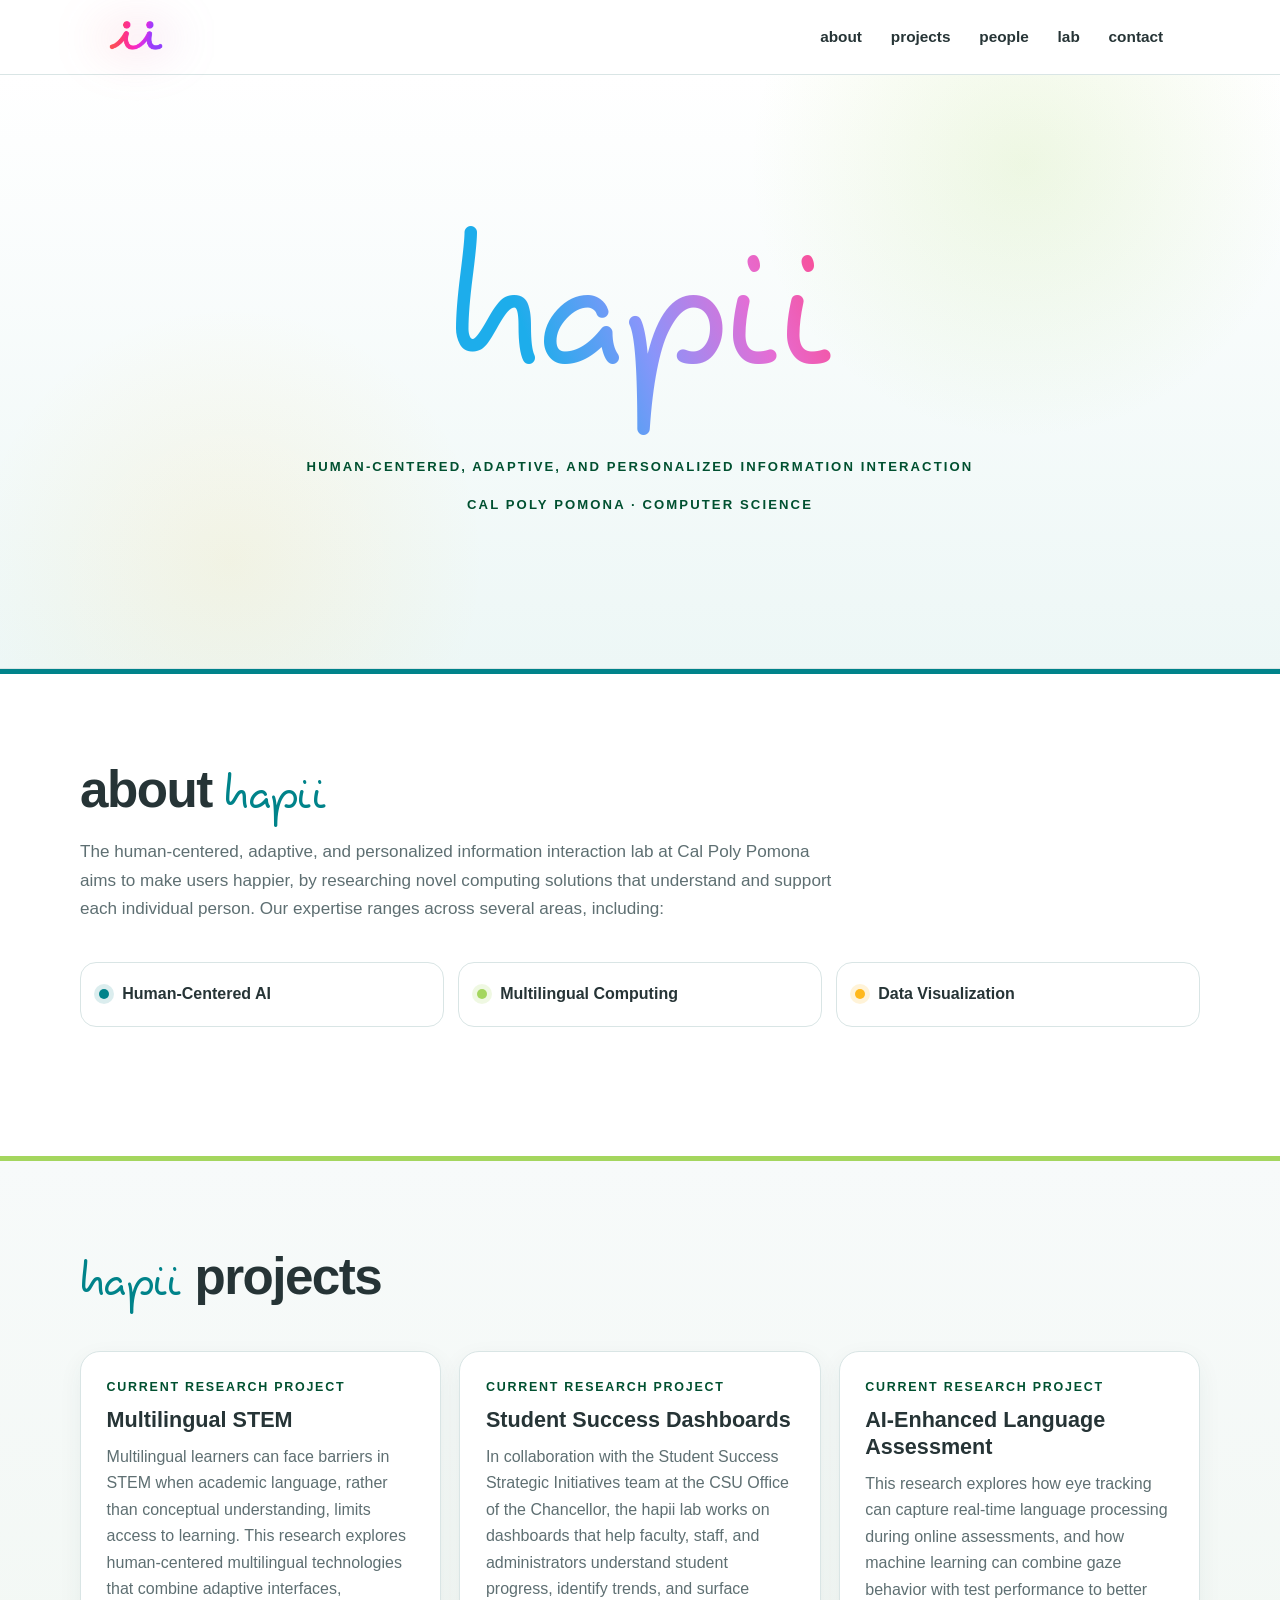
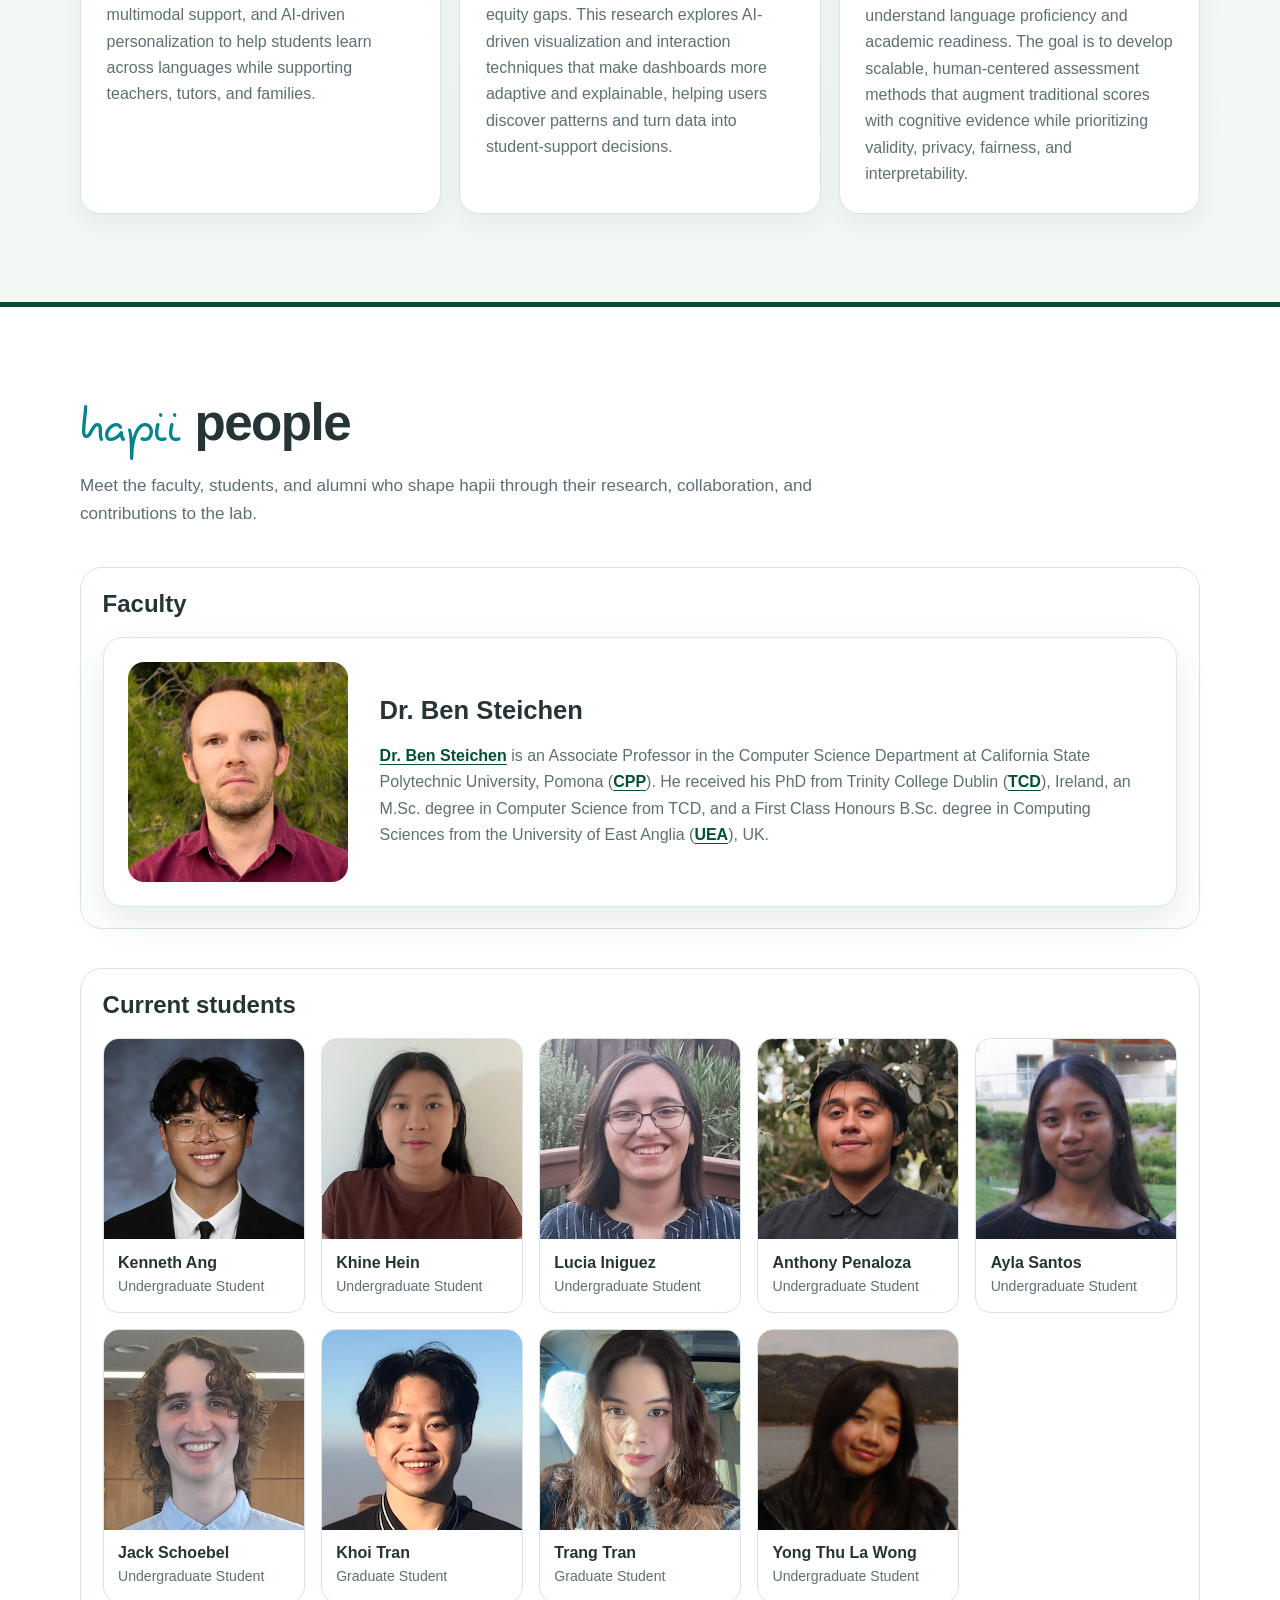
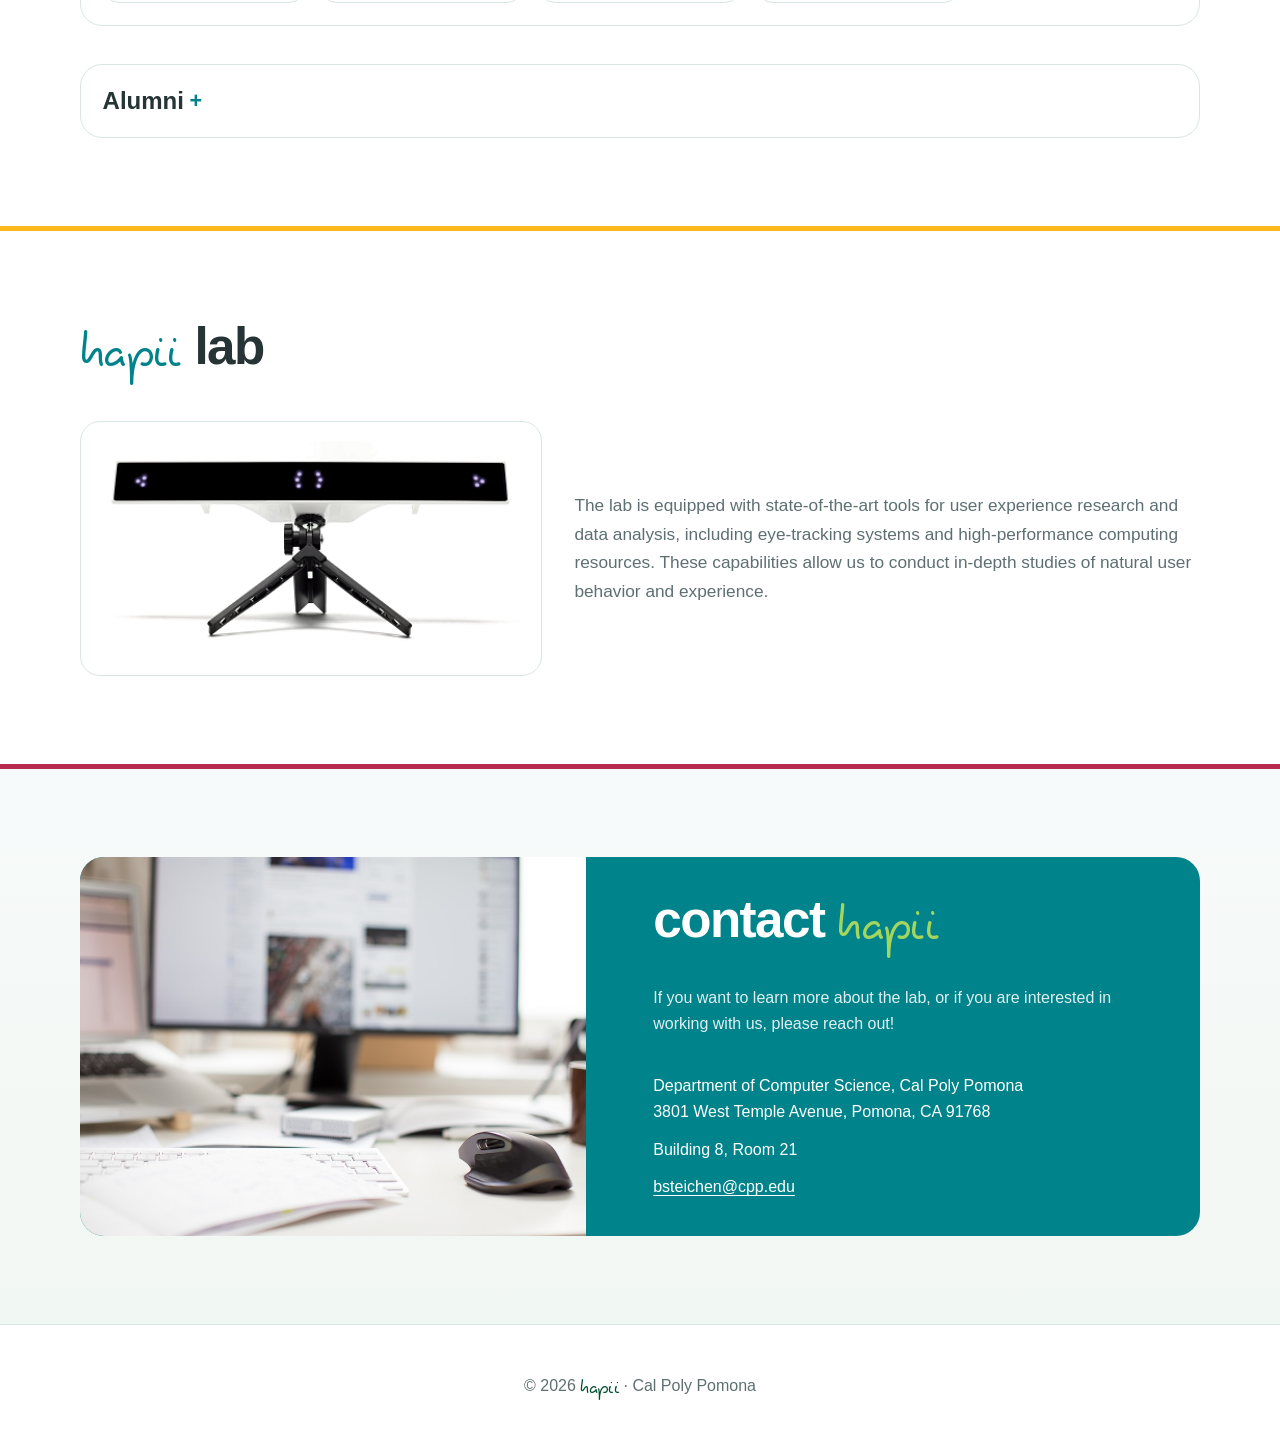
==== index.html @ 99f053ce "Add files via upload" ====
<!DOCTYPE html>
<html lang="en">
<head>
  <meta charset="utf-8">
  <meta name="viewport" content="width=device-width, initial-scale=1">
  <meta name="description" content="The hapii Lab at Cal Poly Pomona researches human-centered, adaptive, and personalized information interaction.">
  <title>the hapii Lab | Cal Poly Pomona</title>
  <link rel="icon" type="image/png" href="images/favicon.png">
  <style>
    @font-face {
      font-family: "Pecita";
      src: url("css/pecita.woff2") format("woff2");
      font-display: swap;
    }

    :root {
      --teal: #00838a;
      --teal-dark: #005030;
      --teal-soft: #edf7f6;
      --cpp-green: #005030;
      --avocado: #a4d65e;
      --lime: var(--avocado);
      --yellow: #ffb81c;
      --burgundy: #b52b4c;
      --ink: #263436;
      --muted: #5e6f72;
      --line: #d9e5e5;
      --white: #ffffff;
      --surface: #f7fafa;
      --shadow: 0 14px 35px rgba(25, 68, 71, 0.10);
      --radius: 20px;
      --max: 1120px;
    }

    * { box-sizing: border-box; }
    html { scroll-behavior: smooth; }
    body {
      margin: 0;
      color: var(--ink);
      background: var(--white);
      font-family: "Assistant", "Segoe UI", Arial, sans-serif;
      line-height: 1.65;
      -webkit-font-smoothing: antialiased;
    }
    img { display: block; max-width: 100%; }
    a { color: var(--teal-dark); text-decoration-thickness: 1px; text-underline-offset: 3px; }
    a:hover { color: var(--teal); }
    button, a { -webkit-tap-highlight-color: transparent; }

    .skip-link {
      position: fixed; left: 1rem; top: -5rem; z-index: 1000;
      padding: .7rem 1rem; border-radius: 10px; background: var(--ink); color: white;
    }
    .skip-link:focus { top: 1rem; }

    .site-header {
      position: sticky; top: 0; z-index: 100;
      background: rgba(255,255,255,.96);
      backdrop-filter: blur(10px);
      border-bottom: 1px solid var(--line);
    }
    .nav-wrap {
      max-width: var(--max); margin: 0 auto; min-height: 74px;
      padding: 0 24px; display: flex; align-items: center; justify-content: space-between; gap: 2rem;
    }
    .brand {
      position: relative;
      display: inline-flex; align-items: center; line-height: 1; text-decoration: none; white-space: nowrap;
      padding: .3rem .25rem .4rem;
      isolation: isolate;
      cursor: pointer;
    }
    .brand::before {
      content: "";
      position: absolute;
      z-index: -1;
      inset: 8% -18% 2%;
      background: linear-gradient(90deg, rgba(255,100,100,.11), rgba(235,95,142,.12), rgba(183,128,220,.13));
      filter: blur(22px);
      border-radius: 50%;
      transition: opacity .18s ease, filter .18s ease;
    }
    .brand:hover::before { opacity: .95; filter: blur(19px); }
    .hapii-wordmark {
      font-family: "Pecita", cursive;
      font-weight: 400;
      letter-spacing: -.03em;
      color: var(--teal);
    }
    .hapii-wordmark.is-animated {
      background: linear-gradient(68.7deg,  rgba(29,173,235,1) 11%, rgba(137,149,250,1) 22%, rgba(229,109,212,1) 33%, rgba(255,68,128,1) 44%, rgba(255, 184, 28,1) 55%, rgba(255,68,128,1) 66%, rgba(229,109,212,1) 77%, rgba(137,149,250,1) 88%, rgba(29,173,235,1) 99%);
      background-size: 260% 100%;
      -webkit-background-clip: text;
      background-clip: text;
      color: transparent;
      -webkit-text-fill-color: transparent;
      animation: hapiiFlow 28s linear infinite;
    }
     .brand-logo {
      display: block;
      width: 56px;
      height: auto;
      object-fit: contain;
    }
    @keyframes hapiiFlow {
      0% { background-position: 0% 50%; }
      100% { background-position: 260% 50%; }
    }
    .nav-links { display: flex; align-items: center; gap: .2rem; }
    .nav-links a {
      color: var(--ink); text-decoration: none; font-size: .96rem; font-weight: 700;
      padding: .7rem .8rem; border-radius: 999px;
    }
    .nav-links a:hover, .nav-links a:focus-visible { background: var(--teal-soft); color: var(--teal-dark); }
    .menu-toggle {
      display: none; border: 1px solid var(--line); background: var(--white); color: var(--ink);
      width: 44px; height: 44px; border-radius: 12px; font-size: 1.3rem; cursor: pointer;
    }

    .hero {
      min-height: 66vh; display: grid; place-items: center;
      padding: 86px 24px 76px;
      background:
        radial-gradient(circle at 80% 15%, rgba(164,214,94,.17), transparent 24%),
        radial-gradient(circle at 18% 82%, rgba(255,184,28,.09), transparent 22%),
        linear-gradient(180deg, #ffffff 0%, var(--teal-soft) 100%);
      border-bottom: 1px solid var(--line);
    }
    .hero-inner { max-width: 900px; text-align: center; }
    .logo-text { display: flex; flex-direction: column; align-items: center; }
    .hero-logo {
      display: block; margin: 0 0 1rem;
      font-size: clamp(7rem, 20vw, 13rem);
      line-height: 1.05;
    }
    .kicker {
      margin: 0 0 1rem; color: var(--teal-dark); font-size: .82rem; font-weight: 800;
      text-transform: uppercase; letter-spacing: .16em;
    }
    .hero h1 {
      margin: 0 auto; max-width: 760px; font-size: clamp(1.8rem, 4.1vw, 3.15rem); line-height: 1.12;
      letter-spacing: -.025em; font-weight: 400; text-transform: lowercase;
    }
    .hero h1 span { color: inherit; }
    .hero .lead {
      margin: 1.5rem auto 0; max-width: 740px; color: var(--muted);
      font-size: clamp(1.08rem, 2.2vw, 1.35rem);
    }
    .hero-actions { display: flex; flex-wrap: wrap; justify-content: center; gap: .75rem; margin-top: 2rem; }
    .button {
      display: inline-flex; align-items: center; justify-content: center; min-height: 46px;
      padding: .75rem 1.1rem; border-radius: 999px; text-decoration: none; font-weight: 800;
      border: 1px solid var(--teal);
    }
    .button.primary { background: var(--teal); color: white; }
    .button.primary:hover { background: var(--teal-dark); color: white; }
    .button.secondary { background: white; color: var(--teal-dark); }

    .section { padding: 88px 24px; }
    .section.alt { background: linear-gradient(180deg, #f7fafa 0%, #f1f7f2 100%); }
    #about { border-top: 5px solid var(--teal); }
    #projects { border-top: 5px solid var(--avocado); }
    #people { border-top: 5px solid var(--cpp-green); }
    #lab { border-top: 5px solid var(--yellow); }
    #contact { border-top: 5px solid var(--burgundy); }
    .section-inner { max-width: var(--max); margin: 0 auto; }
    .section-heading { max-width: 760px; margin-bottom: 2.4rem; }
    .eyebrow {
      display: block; color: var(--teal-dark); font-size: .78rem; font-weight: 800;
      text-transform: uppercase; letter-spacing: .14em; margin-bottom: .55rem;
    }
    h2 { margin: 0 0 .85rem; font-size: clamp(2rem, 4vw, 3.25rem); line-height: 1.08; letter-spacing: -.03em; }
    h2 .hapii-wordmark { display: inline-block; font-size: 1.08em; line-height: .9; vertical-align: -.02em; }
    h3 { margin: 0 0 .65rem; font-size: 1.35rem; line-height: 1.25; }
    h4 { margin: 0; font-size: 1rem; line-height: 1.25; background:white;}
    .section-heading p { margin: 0; color: var(--muted); font-size: 1.07rem; }

    .focus-grid { display: grid; grid-template-columns: repeat(3, 1fr); gap: 14px; margin: 2rem 0 2.6rem; }
    .focus-item {
      border: 1px solid var(--line); border-radius: 16px; background: white;
      padding: 1.15rem; display: flex; align-items: center; gap: .8rem;
      font-weight: 800;
    }
    .focus-item:nth-child(1) .focus-dot { background: var(--teal); box-shadow: 0 0 0 5px rgba(0,131,138,.14); }
    .focus-item:nth-child(2) .focus-dot { background: var(--avocado); box-shadow: 0 0 0 5px rgba(164,214,94,.18); }
    .focus-item:nth-child(3) .focus-dot { background: var(--yellow); box-shadow: 0 0 0 5px rgba(255,184,28,.17); }
    .focus-dot { width: 10px; height: 10px; flex: 0 0 auto; border-radius: 50%; }

    .current-projects-heading { margin: 0 0 0.9rem; font-size: 1.05rem; font-weight: 700; letter-spacing: 0.01em; color: var(--ink); }
    .research-grid { display: grid; grid-template-columns: repeat(3, 1fr); gap: 18px; }
    .research-card {
      border: 1px solid var(--line); border-radius: var(--radius); background: white; padding: 1.6rem;
      box-shadow: 0 8px 24px rgba(25,68,71,.06);
    }
    .research-card p { margin: 0; color: var(--muted); }

    .faculty-card {
      display: grid; grid-template-columns: 220px 1fr; gap: 2rem; align-items: center;
      padding: 1.5rem; background: white; border: 1px solid var(--line); border-radius: var(--radius); box-shadow: var(--shadow);
    }
    .faculty-card img { width: 100%; aspect-ratio: 1; object-fit: cover; border-radius: 16px; }
    .faculty-copy h3 { font-size: 1.6rem; }
    .faculty-copy p { color: var(--muted); margin-bottom: 0; }
    .faculty-copy a { font-weight: 700; }

    .people-group { margin-top: 2rem; }
    .people-group + .people-group { margin-top: 2.4rem; }
    .people-group-title { margin: 0 0 1.1rem; font-size: 1.5rem; }
    .faculty-group, .students-group { padding: 1.35rem; border: 1px solid var(--line); border-radius: 22px; background: rgba(255,255,255,.55); }
    .people-grid { display: grid; grid-template-columns: repeat(5, minmax(0, 1fr)); gap: 16px; }
    .person-card {
      overflow: hidden; background: white; border: 1px solid var(--line); border-radius: 16px;
      transition: transform .18s ease, box-shadow .18s ease;
    }
    .person-card:hover { transform: translateY(-3px); box-shadow: 0 10px 24px rgba(25,68,71,.10); }
    .person-card img { width: 100%; aspect-ratio: 1; object-fit: cover; background: var(--teal-soft); }
    .person-copy { padding: .85rem .9rem 1rem; }
    .person-copy p { margin: .25rem 0 0; color: var(--muted); font-size: .88rem; line-height: 1.35; }

    details.alumni {
      margin-top: 2.4rem; padding: 1.35rem; border: 1px solid var(--line); border-radius: 22px;
      background: rgba(255,255,255,.55); box-shadow: none;
    }
    details.alumni > summary {
      cursor: pointer; list-style: none; display: flex; align-items: center; gap: .65rem;
      margin: 0; padding: 0; border: 0; background: transparent; box-shadow: none;
      font-size: 1.5rem; line-height: 1.2; font-weight: 700; color: var(--ink);
      justify-content: flex-start;
  gap: .35rem;
}
    details.alumni > summary span { font-size: .9rem; font-weight: 500; color: var(--muted); }
    details.alumni > summary::-webkit-details-marker { display: none; }
    details.alumni > summary::after { content: "+"; margin-left: 0; color: var(--teal); font-size: 1.35rem; font-weight: 600; }
    details.alumni[open] > summary::after { content: "–"; }
    details.alumni[open] > summary { margin-bottom: 1.1rem; }
    .alumni-grid { margin-top: 0; padding: 0; }

    .equipment-grid { display: grid; grid-template-columns: minmax(0, .85fr) minmax(0, 1.15fr); gap: 2rem; align-items: center; }
    .equipment-grid img { width: 100%; max-height: 380px; object-fit: contain; border-radius: var(--radius); background: white; border: 1px solid var(--line); padding: 1.2rem; }
    .equipment-grid p { color: var(--muted); font-size: 1.08rem; }

    .contact-panel {
      display: grid; grid-template-columns: 1fr 1.15fr; gap: 2rem; align-items: stretch;
      background: var(--teal); color: white; border-radius: 24px; overflow: hidden;
    }
    .contact-panel img { width: 100%; height: 100%; min-height: 340px; object-fit: cover; }
    .contact-copy { padding: 2.2rem; display: flex; flex-direction: column; justify-content: center; }
    .contact-copy .eyebrow { color: var(--avocado); }
    .contact-copy h2 { color: white; }
    .contact-copy h2 .hapii-wordmark { color: var(--avocado); }
    .contact-copy p { color: rgba(255,255,255,.88); }
    address { font-style: normal; margin-top: 1.2rem; display: grid; gap: .7rem; }
    address a { color: white; }

    footer { border-top: 1px solid var(--line); padding: 2rem 24px; text-align: center; color: var(--muted); }
    footer .brand-inline {
      display: inline-block;
      font-family: "Pecita", cursive;
      font-size: 1.35em;
      line-height: .8;
      letter-spacing: -.03em;
      color: var(--cpp-green);
      vertical-align: -.08em;
    }

    :focus-visible { outline: 3px solid rgba(0,131,138,.28); outline-offset: 3px; }


    /* Top-left smile hover animation: subtle tilt + pulse, no upward movement */
    .brand {
      transform-origin: center;
      transition: transform .28s ease;
    }

    .brand .brand-logo {
      transform-origin: center;
      transition: transform .32s cubic-bezier(.2,.8,.2,1), filter .32s ease;
    }

    .brand:hover {
      transform: rotate(-2deg);
    }

    .brand:hover .brand-logo {
      transform: scale(1.07) rotate(2deg);
      filter: drop-shadow(0 7px 10px rgba(210, 105, 220, .16));
    }

    .brand:active .brand-logo {
      transform: scale(.98);
    }

    @media (max-width: 900px) {
      .people-grid { grid-template-columns: repeat(3, 1fr); }
      .faculty-card, .equipment-grid, .contact-panel { grid-template-columns: 1fr; }
      .faculty-card img { max-width: 260px; }
      .contact-panel img { max-height: 360px; }
    }
    @media (max-width: 720px) {
      .nav-wrap { min-height: 66px; padding: 0 18px; }
      .menu-toggle { display: inline-grid; place-items: center; }
      .nav-links {
        display: none; position: absolute; left: 12px; right: 12px; top: 72px;
        padding: .65rem; background: white; border: 1px solid var(--line); border-radius: 16px;
        box-shadow: var(--shadow); flex-direction: column; align-items: stretch;
      }
      .nav-links.open { display: flex; }
      .nav-links a { border-radius: 10px; }
      .hero {
        min-height: auto;
        padding: 64px 20px 58px;
      }
      .hero-inner { max-width: 520px; }
      .hero-logo {
        margin-bottom: 1.15rem;
        font-size: clamp(5.4rem, 27vw, 8rem);
        line-height: .92;
      }
      .kicker {
        max-width: 24rem;
        margin: 0 auto;
        font-size: clamp(.78rem, 3.4vw, .92rem);
        line-height: 1.55;
        letter-spacing: .09em;
        text-wrap: balance;
      }
      .section { padding: 68px 20px; }
      .focus-grid, .research-grid { grid-template-columns: 1fr; }
      .people-grid { grid-template-columns: repeat(2, 1fr); }
    }
    @media (max-width: 460px) {
      .hero { padding: 54px 18px 50px; }
      .hero-logo { font-size: clamp(4.8rem, 29vw, 6.6rem); }
      .kicker {
        max-width: 19rem;
        font-size: .76rem;
        line-height: 1.6;
        letter-spacing: .075em;
      }
      .hero-actions { flex-direction: column; align-items: stretch; }
      .button { width: 100%; }
    }
    @media (prefers-reduced-motion: reduce) {
      html { scroll-behavior: auto; }
      .hapii-wordmark.is-animated { animation: none; background-position: 50% 50%; }
      *, *::before, *::after { animation-duration: .01ms !important; transition-duration: .01ms !important; }
    }
  </style>
</head>
<body>
  <a class="skip-link" href="#main">Skip to main content</a>

  <header class="site-header">
    <nav class="nav-wrap" aria-label="Primary navigation">
      <a class="brand" href="#top" aria-label="hapii Lab home"><img class="brand-logo" src="./images/smile.png" alt=""></a>
      <button class="menu-toggle" type="button" aria-expanded="false" aria-controls="nav-links" aria-label="Open navigation">☰</button>
      <div class="nav-links" id="nav-links">
        <a href="#about">about</a>
        <a href="#projects">projects</a>
        <a href="#people">people</a>
        <a href="#lab">lab</a>
        <a href="#contact">contact</a>
      </div>
    </nav>
  </header>

  <main id="main">
    <section class="hero" id="top" aria-labelledby="hero-title">
      <div class="hero-inner logo-text">
        <div class="hero-logo hapii-wordmark is-animated" aria-hidden="true">hapii</div>

        <p class="kicker">human-centered, adaptive, and personalized information interaction</p>
        <p class="kicker">Cal Poly Pomona · Computer Science</p>
      </div>
    </section>

    <section class="section" id="about">
      <div class="section-inner">
        <div class="section-heading">
          <h2>about <span class="hapii-wordmark">hapii</span></h2>
          
          <p>The human-centered, adaptive, and personalized information interaction lab at Cal Poly Pomona aims to make users happier, by researching novel computing solutions that understand and support each individual person. Our expertise ranges across several areas, including:</p>
        </div>

        <div class="focus-grid" aria-label="Research areas">
          <div class="focus-item"><span class="focus-dot" aria-hidden="true"></span>Human-Centered AI</div>
          <div class="focus-item"><span class="focus-dot" aria-hidden="true"></span>Multilingual Computing</div>
          <div class="focus-item"><span class="focus-dot" aria-hidden="true"></span>Data Visualization</div>
        </div>

      </div>
    </section>

    <section class="section alt" id="projects">
      <div class="section-inner">
        <div class="section-heading">
          <h2><span class="hapii-wordmark">hapii</span> projects</h2>
        </div>
        <div class="research-grid">
          <article class="research-card">
            <span class="eyebrow">Current research project</span>
            <h3>Multilingual STEM</h3>
            <p>Multilingual learners can face barriers in STEM when academic language, rather than conceptual understanding, limits access to learning. This research explores human-centered multilingual technologies that combine adaptive interfaces, multimodal support, and AI-driven personalization to help students learn across languages while supporting teachers, tutors, and families.</p>
          </article>
          <article class="research-card">
            <span class="eyebrow">Current research project</span>
            <h3>Student Success Dashboards</h3>
            <p>In collaboration with the Student Success Strategic Initiatives team at the CSU Office of the Chancellor, the hapii lab works on dashboards that help faculty, staff, and administrators understand student progress, identify trends, and surface equity gaps. This research explores AI-driven visualization and interaction techniques that make dashboards more adaptive and explainable, helping users discover patterns and turn data into student-support decisions.</p>
          </article>
          <article class="research-card">
            <span class="eyebrow">Current research project</span>
            <h3>AI-Enhanced Language Assessment</h3>
            <p>This research explores how eye tracking can capture real-time language processing during online assessments, and how machine learning can combine gaze behavior with test performance to better understand language proficiency and academic readiness. The goal is to develop scalable, human-centered assessment methods that augment traditional scores with cognitive evidence while prioritizing validity, privacy, fairness, and interpretability.</p>
          </article>
        </div>
      </div>
    </section>

    <section class="section" id="people">
      <div class="section-inner">
        <div class="section-heading">
          <h2><span class="hapii-wordmark">hapii</span> people</h2>
          <p>Meet the faculty, students, and alumni who shape hapii through their research, collaboration, and contributions to the lab.</p>
        </div>

        <div class="people-group faculty-group">
          <h3 class="people-group-title">Faculty</h3>
          <div class="faculty-card">
          <img src="images/Steichen.jpg" alt="Dr. Ben Steichen" loading="lazy" decoding="async">
          <div class="faculty-copy">
            <h3>Dr. Ben Steichen</h3>
            <p><a href="https://www.cpp.edu/faculty/bsteichen/">Dr. Ben Steichen</a> is an Associate Professor in the Computer Science Department at California State Polytechnic University, Pomona (<a href="http://www.cpp.edu">CPP</a>). He received his PhD from Trinity College Dublin (<a href="https://www.tcd.ie">TCD</a>), Ireland, an M.Sc. degree in Computer Science from TCD, and a First Class Honours B.Sc. degree in Computing Sciences from the University of East Anglia (<a href="https://www.uea.ac.uk">UEA</a>), UK.</p>
          </div>
          </div>
        </div>

        <div class="people-group students-group">
          <h3 class="people-group-title">Current students</h3>
        <div class="people-grid">
    <article class="person-card">
      <img src="images/Kenneth.jpg" alt="Kenneth Ang" loading="lazy" decoding="async">
      <div class="person-copy">
        <h4>Kenneth Ang</h4>
        <p>Undergraduate Student</p>
      </div>
    </article>
    <article class="person-card">
      <img src="images/Khine.jpg" alt="Khine Hein" loading="lazy" decoding="async">
      <div class="person-copy">
        <h4>Khine Hein</h4>
        <p>Undergraduate Student</p>
      </div>
    </article>
    <article class="person-card">
      <img src="images/Lucia.jpg" alt="Lucia Iniguez" loading="lazy" decoding="async">
      <div class="person-copy">
        <h4>Lucia Iniguez</h4>
        <p>Undergraduate Student</p>
      </div>
    </article>
    <article class="person-card">
      <img src="images/Anthony.jpg" alt="Anthony Penaloza" loading="lazy" decoding="async">
      <div class="person-copy">
        <h4>Anthony Penaloza</h4>
        <p>Undergraduate Student</p>
      </div>
    </article>
    <article class="person-card">
      <img src="images/Ayla.jpg" alt="Ayla Santos" loading="lazy" decoding="async">
      <div class="person-copy">
        <h4>Ayla Santos</h4>
        <p>Undergraduate Student</p>
      </div>
    </article>
<article class="person-card">
      <img src="images/Jack.jpg" alt="Jack Schoebel" loading="lazy" decoding="async">
      <div class="person-copy">
        <h4>Jack Schoebel</h4>
        <p>Undergraduate Student</p>
      </div>
    </article>
<article class="person-card">
      <img src="images/Khoi.jpg" alt="Khoi Tran" loading="lazy" decoding="async">
      <div class="person-copy">
        <h4>Khoi Tran</h4>
        <p>Graduate Student</p>
      </div>
    </article>
<article class="person-card">
      <img src="images/Trang.jpg" alt="Trang Tran" loading="lazy" decoding="async">
      <div class="person-copy">
        <h4>Trang Tran</h4>
        <p>Graduate Student</p>
      </div>
    </article>
<article class="person-card">
      <img src="images/Yong.jpg" alt="Yong Thu La Wong" loading="lazy" decoding="async">
      <div class="person-copy">
        <h4>Yong Thu La Wong</h4>
        <p>Undergraduate Student</p>
      </div>
    </article>
        </div>
        </div>

          <details class="alumni">
          <summary>Alumni</summary>
          <div class="people-grid alumni-grid">
            <article class="person-card alumni-card">
      <img src="images/kyle.png" alt="Kyle Ah-Tye" loading="lazy" decoding="async">
      <div class="person-copy">
        <h4>Kyle Ah-Tye</h4>
        <p>Graduate Student</p>
      </div>
    </article>
<article class="person-card alumni-card">
      <img src="images/ethan.jpg" alt="Ethan Bautista" loading="lazy" decoding="async">
      <div class="person-copy">
        <h4>Ethan Bautista</h4>
        <p>Undergraduate Student</p>
      </div>
    </article>
<article class="person-card alumni-card">
      <img src="images/christian.jpg" alt="Christian Becerra" loading="lazy" decoding="async">
      <div class="person-copy">
        <h4>Christian Becerra</h4>
        <p>Graduate Student</p>
      </div>
    </article>
<article class="person-card alumni-card">
      <img src="images/Castillo.png" alt="Carla Castillo" loading="lazy" decoding="async">
      <div class="person-copy">
        <h4>Carla Castillo</h4>
        <p>Undergraduate Student</p>
      </div>
    </article>
<article class="person-card alumni-card">
      <img src="images/kailie.png" alt="Kailie Chang" loading="lazy" decoding="async">
      <div class="person-copy">
        <h4>Kailie Chang</h4>
        <p>Graduate Student</p>
      </div>
    </article>
<article class="person-card alumni-card">
      <img src="images/Siva.jpg" alt="Siva Charan Mallena" loading="lazy" decoding="async">
      <div class="person-copy">
        <h4>Siva Charan Mallena</h4>
        <p>Graduate Student</p>
      </div>
    </article>
<article class="person-card alumni-card">
      <img src="images/weihsuan-chen.jpg" alt="Wei Hsuan Chen" loading="lazy" decoding="async">
      <div class="person-copy">
        <h4>Wei Hsuan Chen</h4>
        <p>Undergraduate Student</p>
      </div>
    </article>
<article class="person-card alumni-card">
      <img src="images/caleb.jpg" alt="Caleb Chung" loading="lazy" decoding="async">
      <div class="person-copy">
        <h4>Caleb Chung</h4>
        <p>Undergraduate Student</p>
      </div>
    </article>
<article class="person-card alumni-card">
      <img src="images/nate.png" alt="Nate Colbert" loading="lazy" decoding="async">
      <div class="person-copy">
        <h4>Nate Colbert</h4>
        <p>Undergraduate Student</p>
      </div>
    </article>
<article class="person-card alumni-card">
      <img src="images/yennhi.jpg" alt="Yennhi Dang" loading="lazy" decoding="async">
      <div class="person-copy">
        <h4>Yennhi Dang</h4>
        <p>Graduate Student</p>
      </div>
    </article>
<article class="person-card alumni-card">
      <img src="images/Patriz.png" alt="Patriz Daroy" loading="lazy" decoding="async">
      <div class="person-copy">
        <h4>Patriz Daroy</h4>
        <p>Undergraduate Student</p>
      </div>
    </article>
<article class="person-card alumni-card">
      <img src="images/isabel.png" alt="Isabel DeLaPaz" loading="lazy" decoding="async">
      <div class="person-copy">
        <h4>Isabel DeLaPaz</h4>
        <p>Undergraduate Student</p>
      </div>
    </article>
<article class="person-card alumni-card">
      <img src="images/huy.png" alt="Huy Doan" loading="lazy" decoding="async">
      <div class="person-copy">
        <h4>Huy Doan</h4>
        <p>Graduate Student</p>
      </div>
    </article>
<article class="person-card alumni-card">
      <img src="images/angel.jpg" alt="Angel Gadon" loading="lazy" decoding="async">
      <div class="person-copy">
        <h4>Angel Gadon</h4>
        <p>Undergraduate Student</p>
      </div>
    </article>
<article class="person-card alumni-card">
      <img src="images/alex.png" alt="Alex Garcia" loading="lazy" decoding="async">
      <div class="person-copy">
        <h4>Alex Garcia</h4>
        <p>Graduate Student</p>
      </div>
    </article>
<article class="person-card alumni-card">
      <img src="images/diego.png" alt="Diego Garcia" loading="lazy" decoding="async">
      <div class="person-copy">
        <h4>Diego Garcia</h4>
        <p>Undergraduate Student</p>
      </div>
    </article>
<article class="person-card alumni-card">
      <img src="images/Miguel.jpg" alt="Miguel Geronimo" loading="lazy" decoding="async">
      <div class="person-copy">
        <h4>Miguel Geronimo</h4>
        <p>Undergraduate Student</p>
      </div>
    </article>
<article class="person-card alumni-card">
      <img src="images/maribel.jpg" alt="Maribel Gershman" loading="lazy" decoding="async">
      <div class="person-copy">
        <h4>Maribel Gershman</h4>
        <p>Graduate Student</p>
      </div>
    </article>
<article class="person-card alumni-card">
      <img src="images/Tony.jpg" alt="Tony Gonzalez" loading="lazy" decoding="async">
      <div class="person-copy">
        <h4>Tony Gonzalez</h4>
        <p>Undergraduate Student</p>
      </div>
    </article>
<article class="person-card alumni-card">
      <img src="images/rachelG.png" alt="Rachel Goodrich" loading="lazy" decoding="async">
      <div class="person-copy">
        <h4>Rachel Goodrich</h4>
        <p>Undergraduate Student</p>
      </div>
    </article>
<article class="person-card alumni-card">
      <img src="images/daeyoung.png" alt="Daeyoung Hwang" loading="lazy" decoding="async">
      <div class="person-copy">
        <h4>Daeyoung Hwang</h4>
        <p>Undergraduate Student</p>
      </div>
    </article>
<article class="person-card alumni-card">
      <img src="images/Maddie.jpg" alt="Maddie Isaacs" loading="lazy" decoding="async">
      <div class="person-copy">
        <h4>Maddie Isaacs</h4>
        <p>Undergraduate Student</p>
      </div>
    </article>
<article class="person-card alumni-card">
      <img src="images/Brad.jpg" alt="Brad Kim" loading="lazy" decoding="async">
      <div class="person-copy">
        <h4>Brad Kim</h4>
        <p>Undergraduate Student</p>
      </div>
    </article>
<article class="person-card alumni-card">
      <img src="images/wilsen.jpeg" alt="Wilsen Kosasih" loading="lazy" decoding="async">
      <div class="person-copy">
        <h4>Wilsen Kosasih</h4>
        <p>Graduate Student</p>
      </div>
    </article>
<article class="person-card alumni-card">
      <img src="images/chi.jpg" alt="Chi Le" loading="lazy" decoding="async">
      <div class="person-copy">
        <h4>Chi Le</h4>
        <p>Undergraduate Student</p>
      </div>
    </article>
<article class="person-card alumni-card">
      <img src="images/Arima.jpg" alt="Jinjing Lee" loading="lazy" decoding="async">
      <div class="person-copy">
        <h4>Jinjing Lee</h4>
        <p>Undergraduate Student</p>
      </div>
    </article>
<article class="person-card alumni-card">
      <img src="images/jesus.jpg" alt="Jesus Leon" loading="lazy" decoding="async">
      <div class="person-copy">
        <h4>Jesus Leon</h4>
        <p>Undergraduate Student</p>
      </div>
    </article>
<article class="person-card alumni-card">
      <img src="images/rachel.png" alt="Rachel Lewis" loading="lazy" decoding="async">
      <div class="person-copy">
        <h4>Rachel Lewis</h4>
        <p>Undergraduate Student</p>
      </div>
    </article>
<article class="person-card alumni-card">
      <img src="images/Chenjun.png" alt="Chenjun Ling" loading="lazy" decoding="async">
      <div class="person-copy">
        <h4>Chenjun Ling</h4>
        <p>Graduate Student</p>
      </div>
    </article>
<article class="person-card alumni-card">
      <img src="images/Antonio.jpg" alt="Antonio Loyola" loading="lazy" decoding="async">
      <div class="person-copy">
        <h4>Antonio Loyola</h4>
        <p>Undergraduate Student</p>
      </div>
    </article>
<article class="person-card alumni-card">
      <img src="images/luc.jpg" alt="Raymond Luc" loading="lazy" decoding="async">
      <div class="person-copy">
        <h4>Raymond Luc</h4>
        <p>Graduate Student</p>
      </div>
    </article>
<article class="person-card alumni-card">
      <img src="images/michelle.jpg" alt="Michelle Paino" loading="lazy" decoding="async">
      <div class="person-copy">
        <h4>Michelle Paino</h4>
        <p>Undergraduate Student</p>
      </div>
    </article>
<article class="person-card alumni-card">
      <img src="images/Manson.jpg" alt="Manson Pham" loading="lazy" decoding="async">
      <div class="person-copy">
        <h4>Manson Pham</h4>
        <p>Undergraduate Student</p>
      </div>
    </article>
<article class="person-card alumni-card">
      <img src="images/danielle.png" alt="Danielle Makiling" loading="lazy" decoding="async">
      <div class="person-copy">
        <h4>Danielle Makiling</h4>
        <p>Undergraduate Student</p>
      </div>
    </article>
<article class="person-card alumni-card">
      <img src="images/Colin.jpg" alt="Colin Mcgough" loading="lazy" decoding="async">
      <div class="person-copy">
        <h4>Colin Mcgough</h4>
        <p>Undergraduate Student</p>
      </div>
    </article>
<article class="person-card alumni-card">
      <img src="images/Nana.png" alt="Nana Mimura" loading="lazy" decoding="async">
      <div class="person-copy">
        <h4>Nana Mimura</h4>
        <p>Undergraduate Student</p>
      </div>
    </article>
<article class="person-card alumni-card">
      <img src="images/Rucha.jpg" alt="Rucha Nandgirikar" loading="lazy" decoding="async">
      <div class="person-copy">
        <h4>Rucha Nandgirikar</h4>
        <p>Graduate Student</p>
      </div>
    </article>
<article class="person-card alumni-card">
      <img src="images/peter.jpg" alt="Peter Nguyen" loading="lazy" decoding="async">
      <div class="person-copy">
        <h4>Peter Nguyen</h4>
        <p>Undergraduate Student</p>
      </div>
    </article>
<article class="person-card alumni-card">
      <img src="images/thoa.jpg" alt="Thoa Nguyen" loading="lazy" decoding="async">
      <div class="person-copy">
        <h4>Thoa Nguyen</h4>
        <p>Undergraduate Student</p>
      </div>
    </article>
<article class="person-card alumni-card">
      <img src="images/todd-nguyen.jpg" alt="Todd Nguyen" loading="lazy" decoding="async">
      <div class="person-copy">
        <h4>Todd Nguyen</h4>
        <p>Graduate Student</p>
      </div>
    </article>
<article class="person-card alumni-card">
      <img src="images/bryan.jpg" alt="Bryan Orellana de la Cruz" loading="lazy" decoding="async">
      <div class="person-copy">
        <h4>Bryan Orellana de la Cruz</h4>
        <p>Undergraduate Student</p>
      </div>
    </article>
<article class="person-card alumni-card">
      <img src="images/deep.png" alt="Deep Parekh" loading="lazy" decoding="async">
      <div class="person-copy">
        <h4>Deep Parekh</h4>
        <p>Undergraduate Student</p>
      </div>
    </article>
<article class="person-card alumni-card">
      <img src="images/Nicholas.png" alt="Nicholas Piazza" loading="lazy" decoding="async">
      <div class="person-copy">
        <h4>Nicholas Piazza</h4>
        <p>Undergraduate Student</p>
      </div>
    </article>
<article class="person-card alumni-card">
      <img src="images/Pierre-Louis.jpeg" alt="Dimitri Pierre-Louis" loading="lazy" decoding="async">
      <div class="person-copy">
        <h4>Dimitri Pierre-Louis</h4>
        <p>Undergraduate Student</p>
      </div>
    </article>
<article class="person-card alumni-card">
      <img src="images/jay.png" alt="Jay Savla" loading="lazy" decoding="async">
      <div class="person-copy">
        <h4>Jay Savla</h4>
        <p>Undergraduate Student</p>
      </div>
    </article>
<article class="person-card alumni-card">
      <img src="images/Scroggins.png" alt="Kevin Scroggins" loading="lazy" decoding="async">
      <div class="person-copy">
        <h4>Kevin Scroggins</h4>
        <p>Undergraduate Student</p>
      </div>
    </article>
<article class="person-card alumni-card">
      <img src="images/william.jpg" alt="William Sosropartono" loading="lazy" decoding="async">
      <div class="person-copy">
        <h4>William Sosropartono</h4>
        <p>Graduate Student</p>
      </div>
    </article>
<article class="person-card alumni-card">
      <img src="images/Keerthi.jpg" alt="Keerthi Sreeram" loading="lazy" decoding="async">
      <div class="person-copy">
        <h4>Keerthi Sreeram</h4>
        <p>Undergraduate Student</p>
      </div>
    </article>
<article class="person-card alumni-card">
      <img src="images/camryn.png" alt="Camryn Sumabat" loading="lazy" decoding="async">
      <div class="person-copy">
        <h4>Camryn Sumabat</h4>
        <p>Undergraduate Student</p>
      </div>
    </article>
<article class="person-card alumni-card">
      <img src="images/kayla.png" alt="Kayla Tang" loading="lazy" decoding="async">
      <div class="person-copy">
        <h4>Kayla Tang</h4>
        <p>Undergraduate Student</p>
      </div>
    </article>
<article class="person-card alumni-card">
      <img src="images/Sarah.jpg" alt="Sarah To" loading="lazy" decoding="async">
      <div class="person-copy">
        <h4>Sarah To</h4>
        <p>Undergraduate Student</p>
      </div>
    </article>
<article class="person-card alumni-card">
      <img src="images/Eli.jpg" alt="Eli Tolentino" loading="lazy" decoding="async">
      <div class="person-copy">
        <h4>Eli Tolentino</h4>
        <p>Undergraduate Student</p>
      </div>
    </article>
<article class="person-card alumni-card">
      <img src="images/shannon.png" alt="Shannon Trinh" loading="lazy" decoding="async">
      <div class="person-copy">
        <h4>Shannon Trinh</h4>
        <p>Undergraduate Student</p>
      </div>
    </article>
<article class="person-card alumni-card">
      <img src="images/kelly.jpg" alt="Kelly Tsai" loading="lazy" decoding="async">
      <div class="person-copy">
        <h4>Kelly Tsai</h4>
        <p>Graduate Student</p>
      </div>
    </article>
<article class="person-card alumni-card">
      <img src="images/Damian.jpg" alt="Damian A. Varela" loading="lazy" decoding="async">
      <div class="person-copy">
        <h4>Damian A. Varela</h4>
        <p>Undergraduate Student</p>
      </div>
    </article>
<article class="person-card alumni-card">
      <img src="images/Moina.jpg" alt="Moina Vernon" loading="lazy" decoding="async">
      <div class="person-copy">
        <h4>Moina Vernon</h4>
        <p>Graduate Student</p>
      </div>
    </article>
<article class="person-card alumni-card">
      <img src="images/evelyn.jpg" alt="Evelyn Vu" loading="lazy" decoding="async">
      <div class="person-copy">
        <h4>Evelyn Vu</h4>
        <p>Undergraduate Student</p>
      </div>
    </article>
<article class="person-card alumni-card">
      <img src="images/John.jpg" alt="John West" loading="lazy" decoding="async">
      <div class="person-copy">
        <h4>John West</h4>
        <p>Undergraduate Student</p>
      </div>
    </article>
<article class="person-card alumni-card">
      <img src="images/alysia.png" alt="Alysia Wong" loading="lazy" decoding="async">
      <div class="person-copy">
        <h4>Alysia Wong</h4>
        <p>Undergraduate Student</p>
      </div>
    </article>
<article class="person-card alumni-card">
      <img src="images/milush.png" alt="Milush Yanev" loading="lazy" decoding="async">
      <div class="person-copy">
        <h4>Milush Yanev</h4>
        <p>Graduate Student</p>
      </div>
    </article>
<article class="person-card alumni-card">
      <img src="images/eli.png" alt="Eli Zupke" loading="lazy" decoding="async">
      <div class="person-copy">
        <h4>Eli Zupke</h4>
        <p>Undergraduate Student</p>
      </div>
    </article>
          </div>
          </details>
      </div>
    </section>

    <section class="section" id="lab">
      <div class="section-inner">
        <div class="section-heading">
          <h2><span class="hapii-wordmark">hapii</span> lab</h2>
        </div>
        <div class="equipment-grid">
          <img src="images/Eyetracker.png" alt="Eye-tracking equipment used in the hapii Lab" loading="lazy" decoding="async">
          <p>The lab is equipped with state-of-the-art tools for user experience research and data analysis, including eye-tracking systems and high-performance computing resources. These capabilities allow us to conduct in-depth studies of natural user behavior and experience.</p>
        </div>
      </div>
    </section>

    <section class="section alt" id="contact">
      <div class="section-inner">
        <div class="contact-panel">
          <img src="images/two.jpg" alt="hapii Lab at Cal Poly Pomona" loading="lazy" decoding="async">
          <div class="contact-copy">
            <h2>contact <span class="hapii-wordmark">hapii</span></h2>
            <p>If you want to learn more about the lab, or if you are interested in working with us, please reach out!</p>
            <address>
              <div>Department of Computer Science, Cal Poly Pomona<br>3801 West Temple Avenue, Pomona, CA 91768</div>
              <div>Building 8, Room 21</div>
              <div><a href="mailto:bsteichen@cpp.edu">bsteichen@cpp.edu</a></div>
            </address>
          </div>
        </div>
      </div>
    </section>
  </main>

  <footer>
    <p>&copy; 2026 <span class="brand-inline hapii-wordmark">hapii</span> · Cal Poly Pomona</p>
  </footer>

  <script>
    const toggle = document.querySelector('.menu-toggle');
    const nav = document.getElementById('nav-links');

    toggle.addEventListener('click', () => {
      const isOpen = nav.classList.toggle('open');
      toggle.setAttribute('aria-expanded', String(isOpen));
      toggle.setAttribute('aria-label', isOpen ? 'Close navigation' : 'Open navigation');
    });

    nav.querySelectorAll('a').forEach(link => {
      link.addEventListener('click', () => {
        nav.classList.remove('open');
        toggle.setAttribute('aria-expanded', 'false');
        toggle.setAttribute('aria-label', 'Open navigation');
      });
    });
  </script>
</body>
</html>
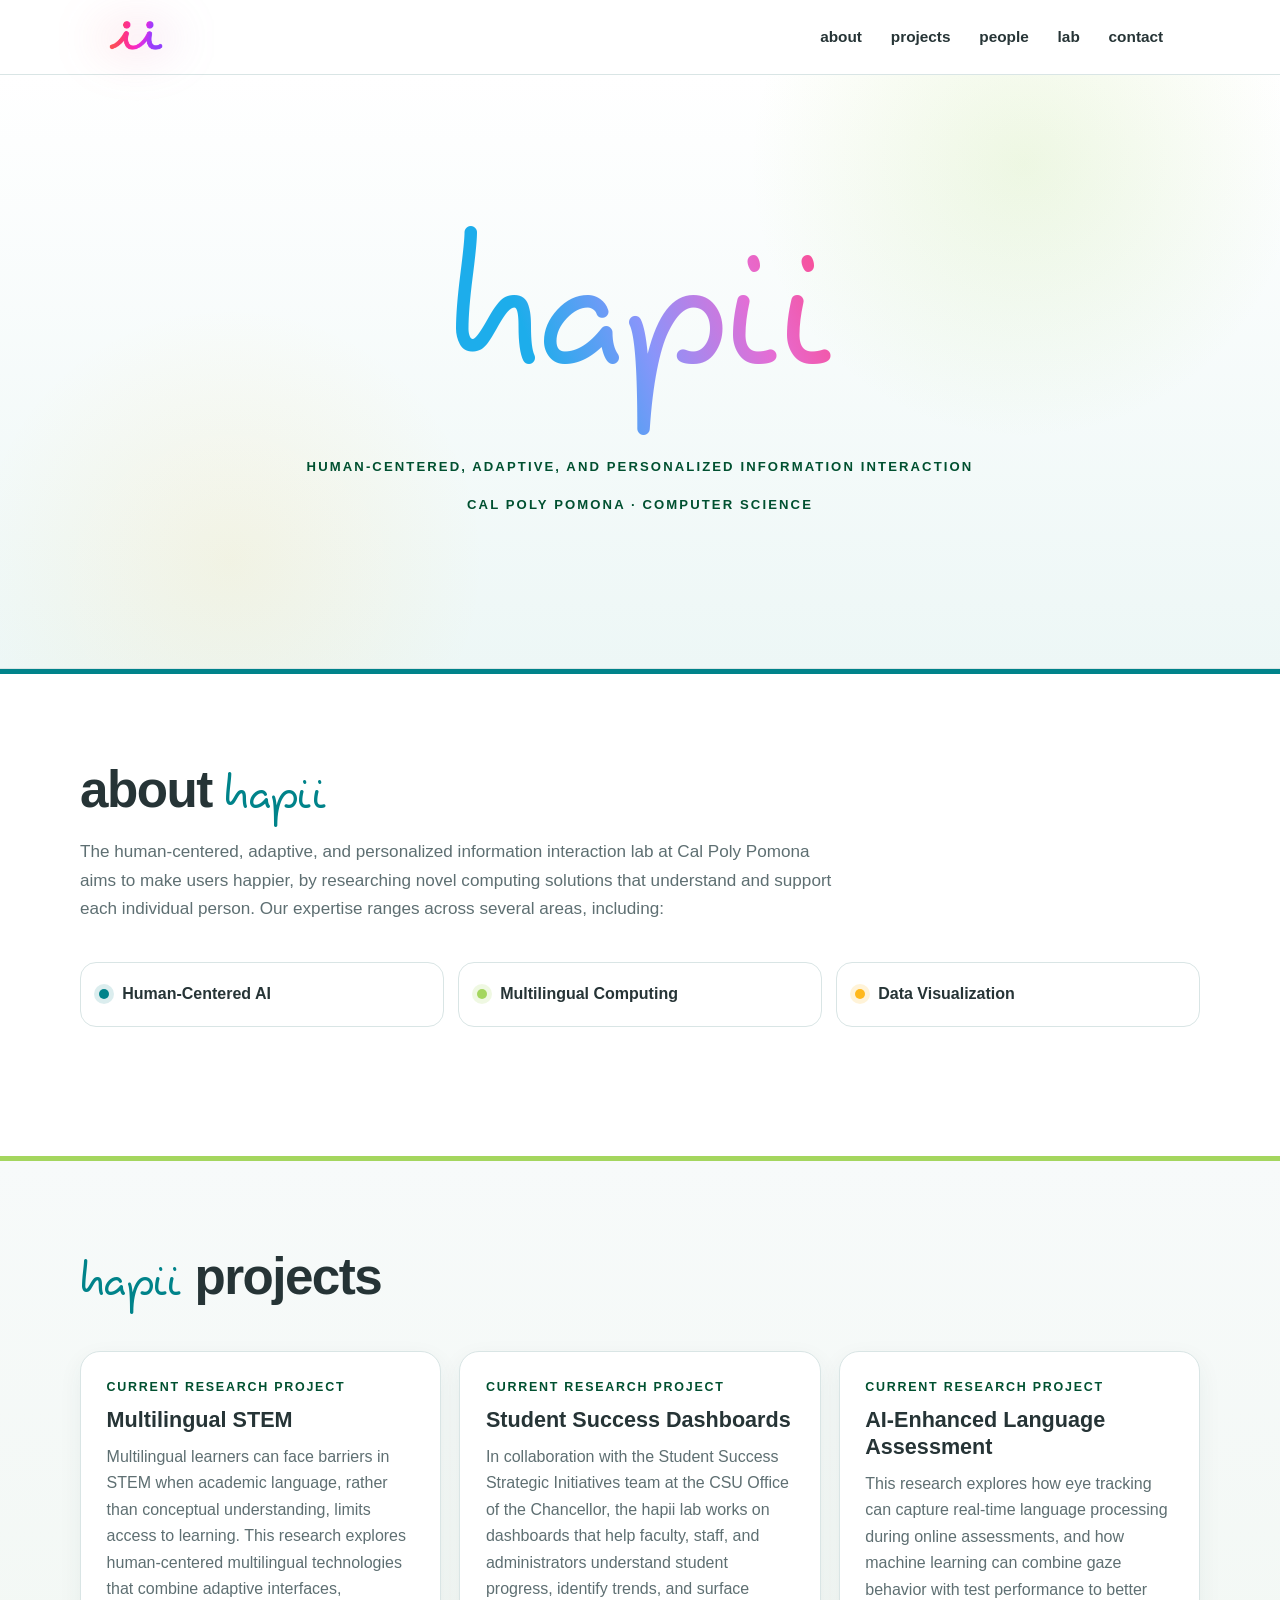
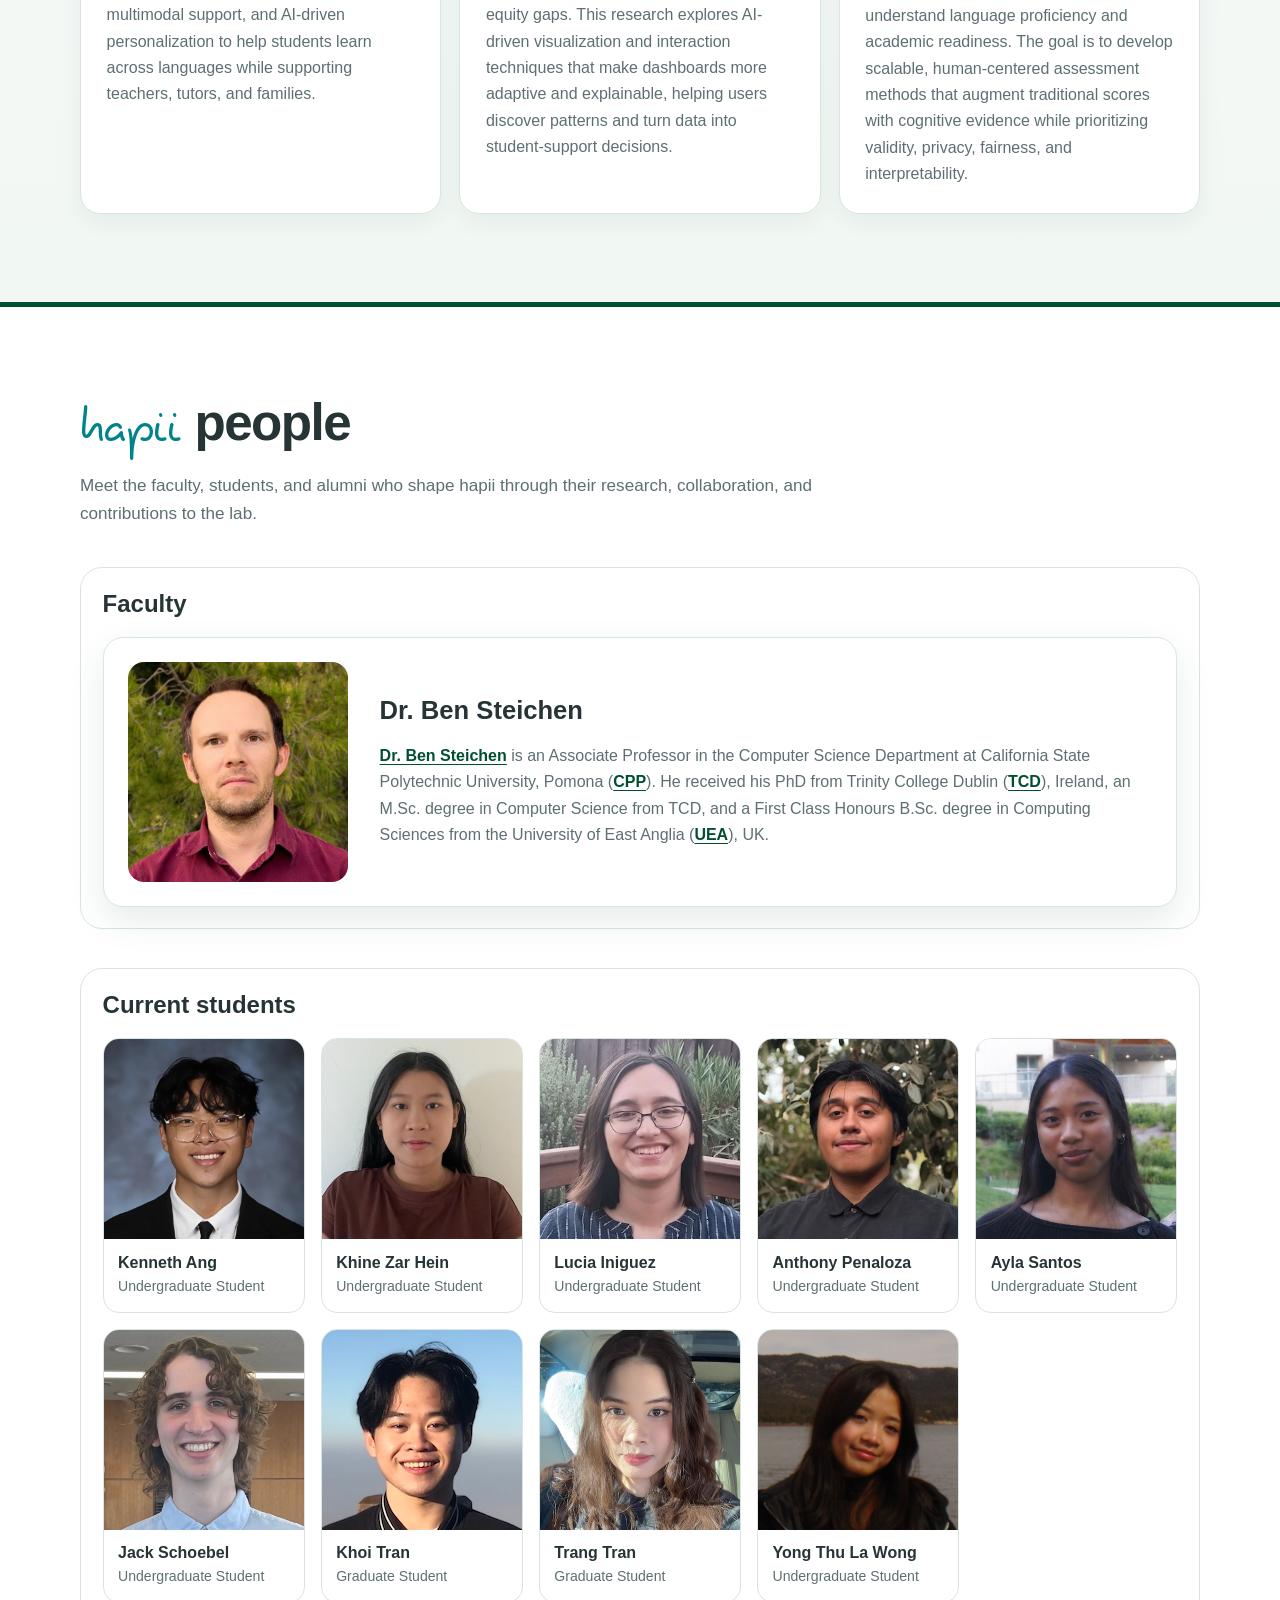
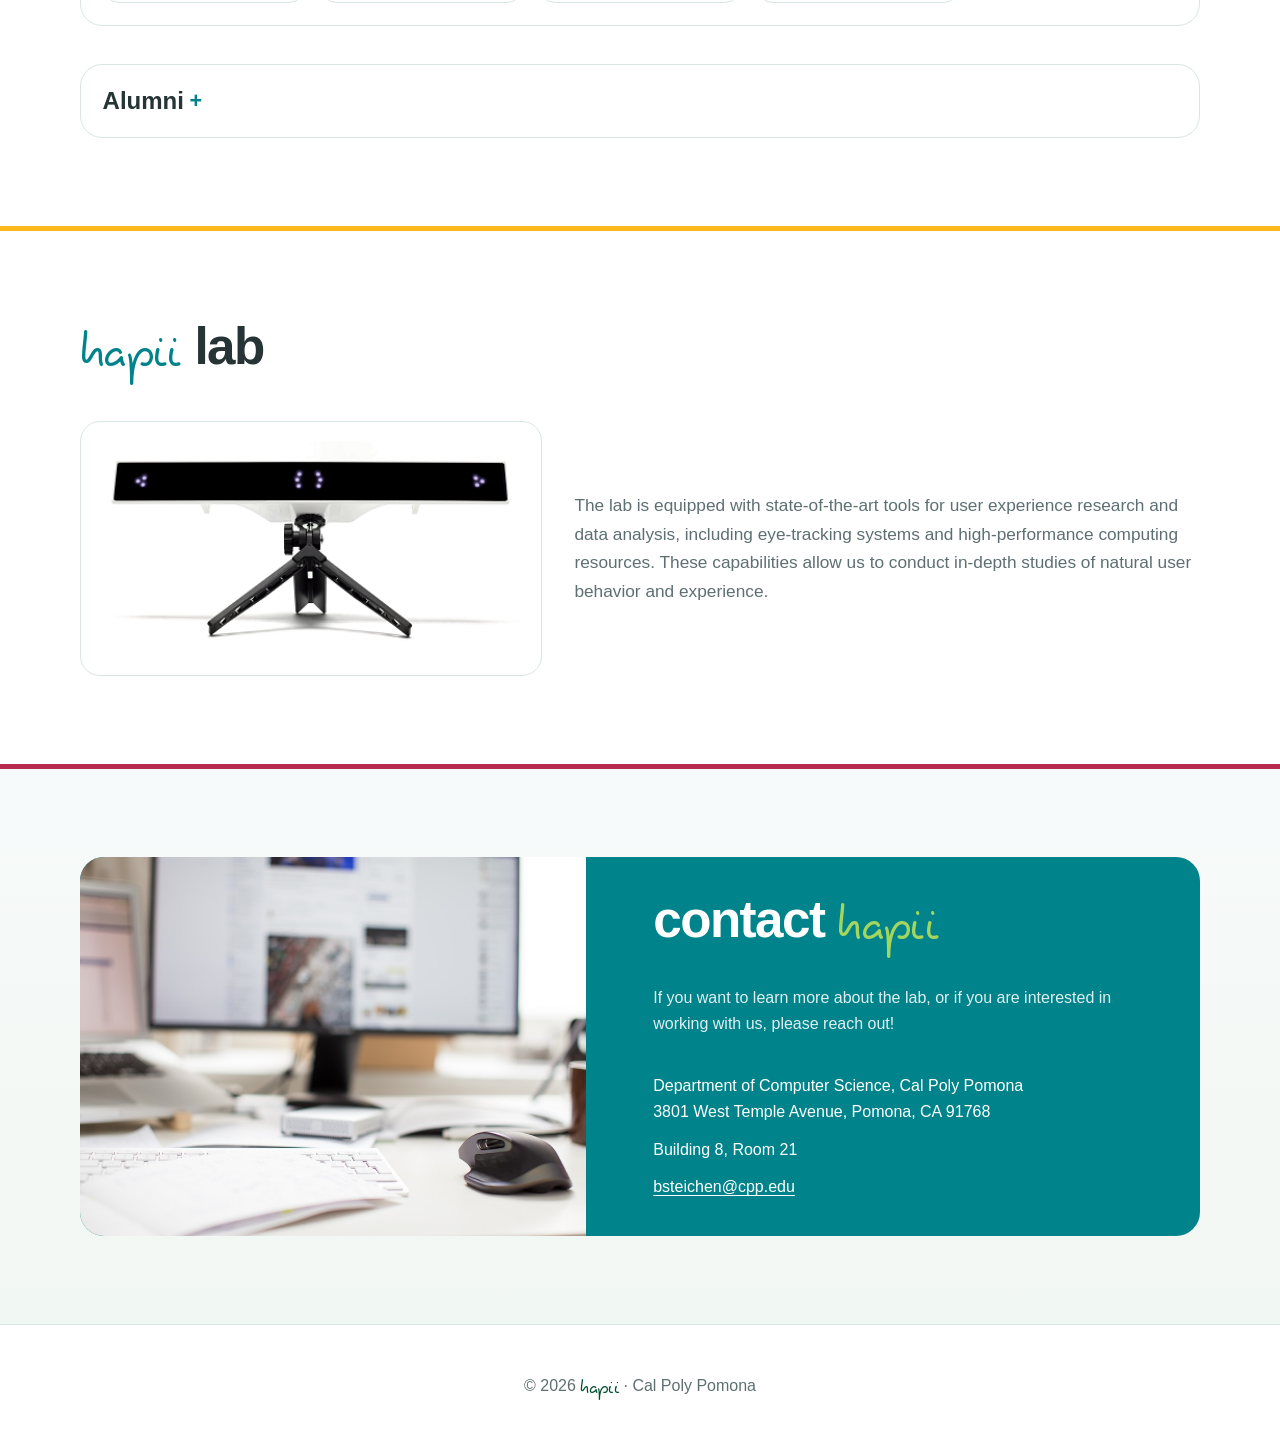
==== commit 2d39256b: "Add files via upload" ====
--- a/index.html
+++ b/index.html
@@ -445,9 +445,9 @@
       </div>
     </article>
     <article class="person-card">
-      <img src="images/Khine.jpg" alt="Khine Hein" loading="lazy" decoding="async">
-      <div class="person-copy">
-        <h4>Khine Hein</h4>
+      <img src="images/Khine.jpg" alt="Khine Zar Hein" loading="lazy" decoding="async">
+      <div class="person-copy">
+        <h4>Khine Zar Hein</h4>
         <p>Undergraduate Student</p>
       </div>
     </article>
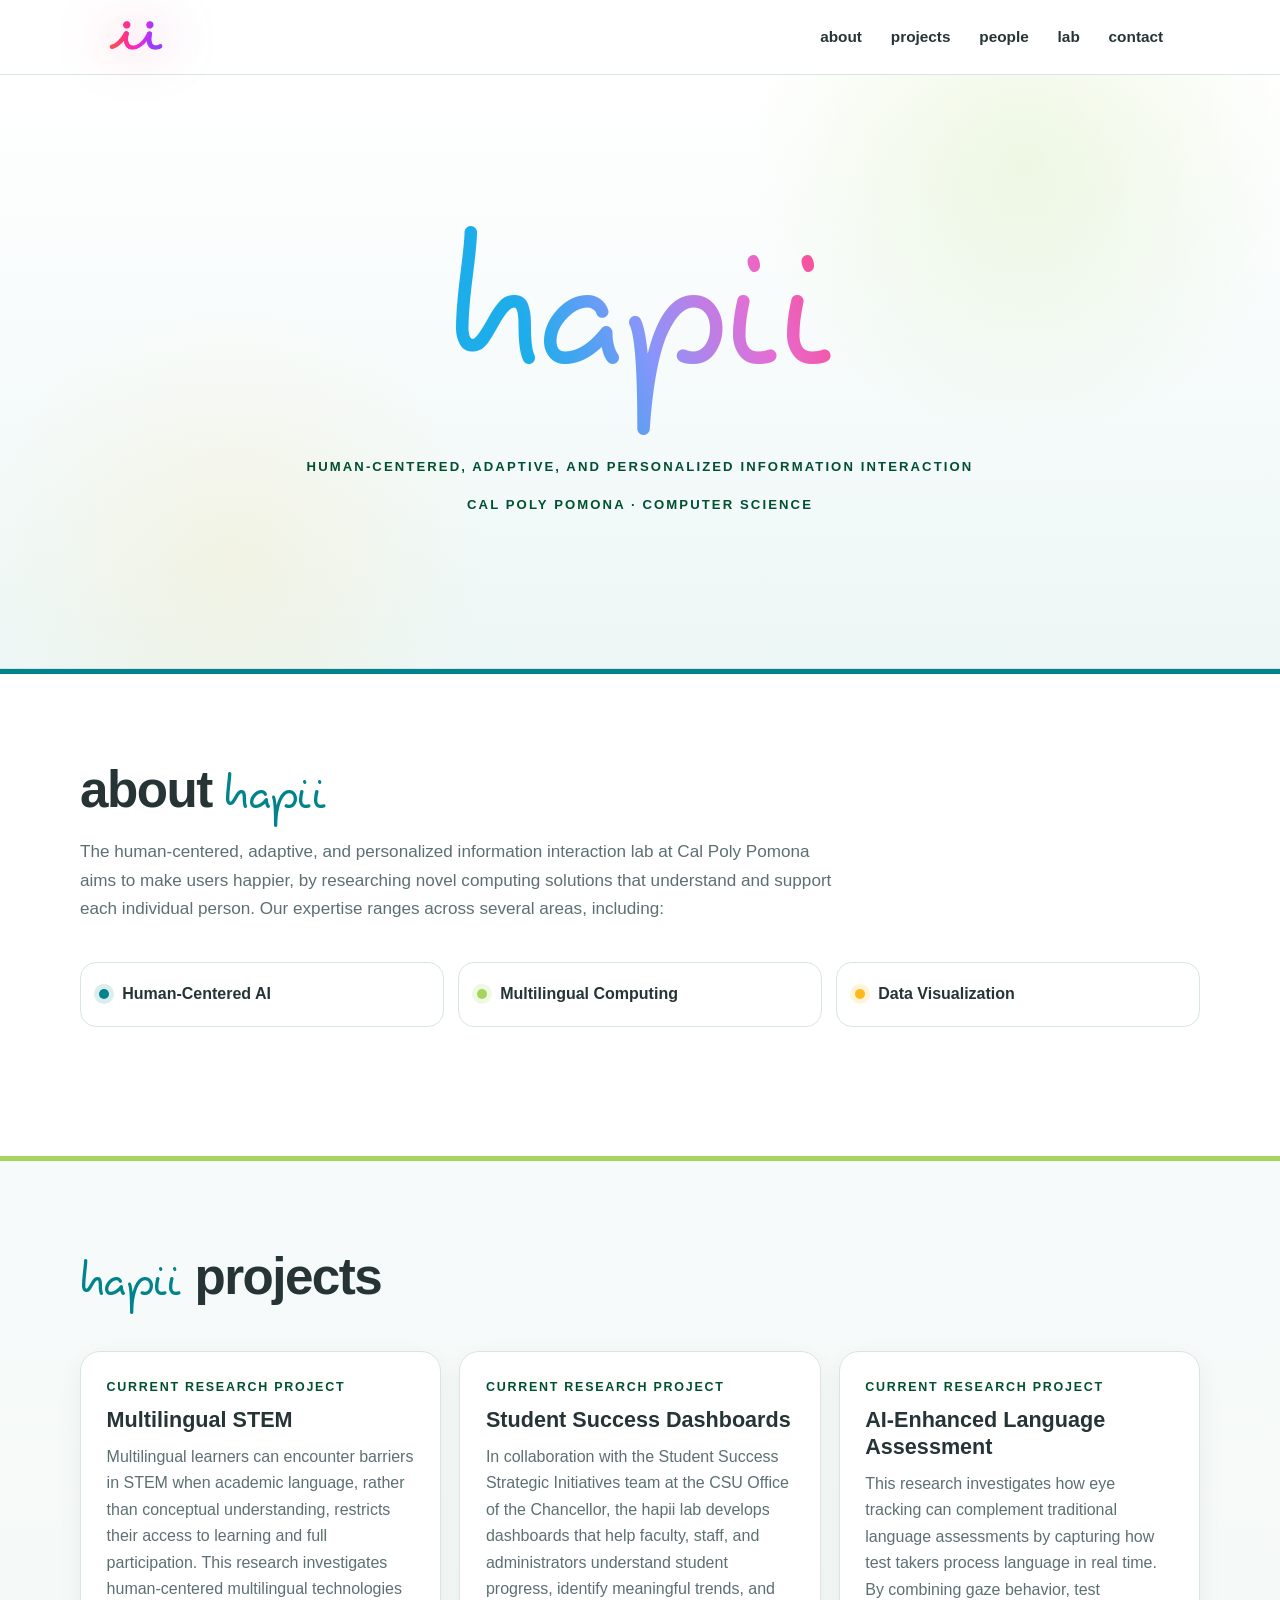
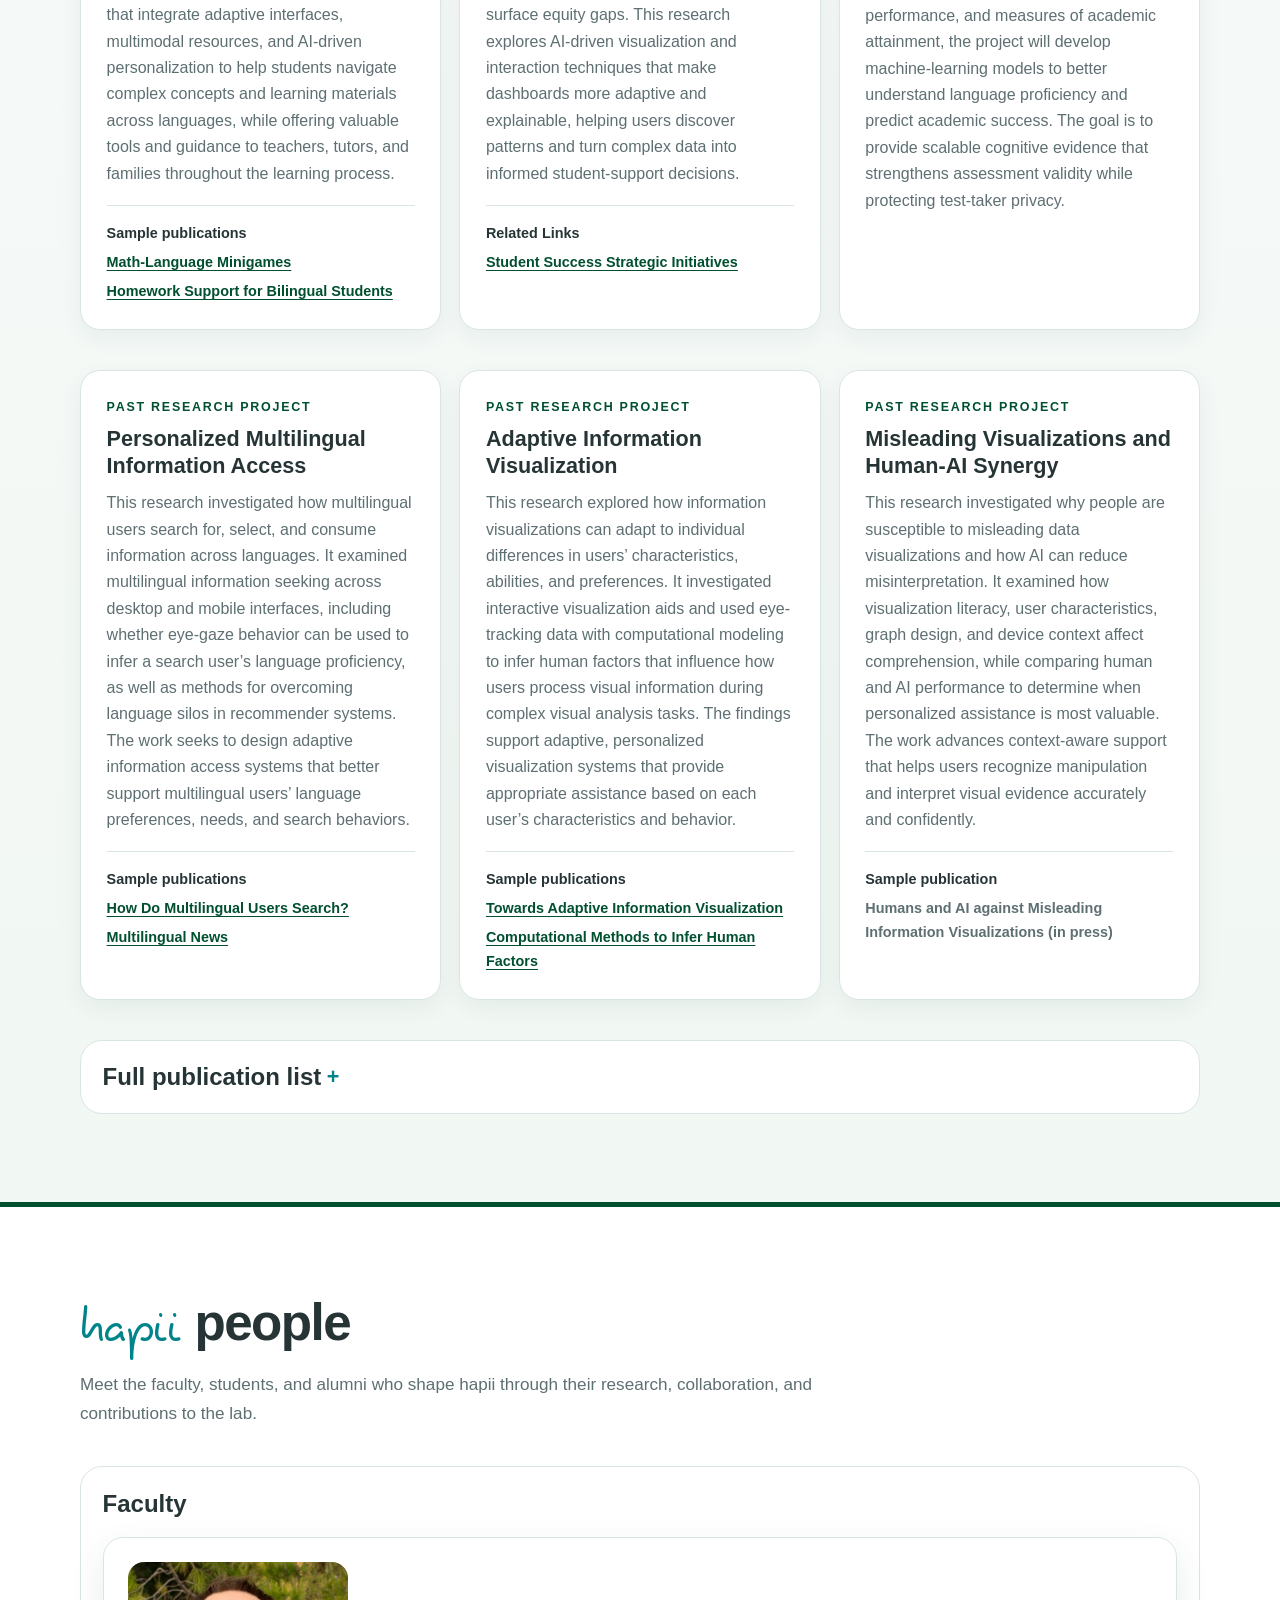
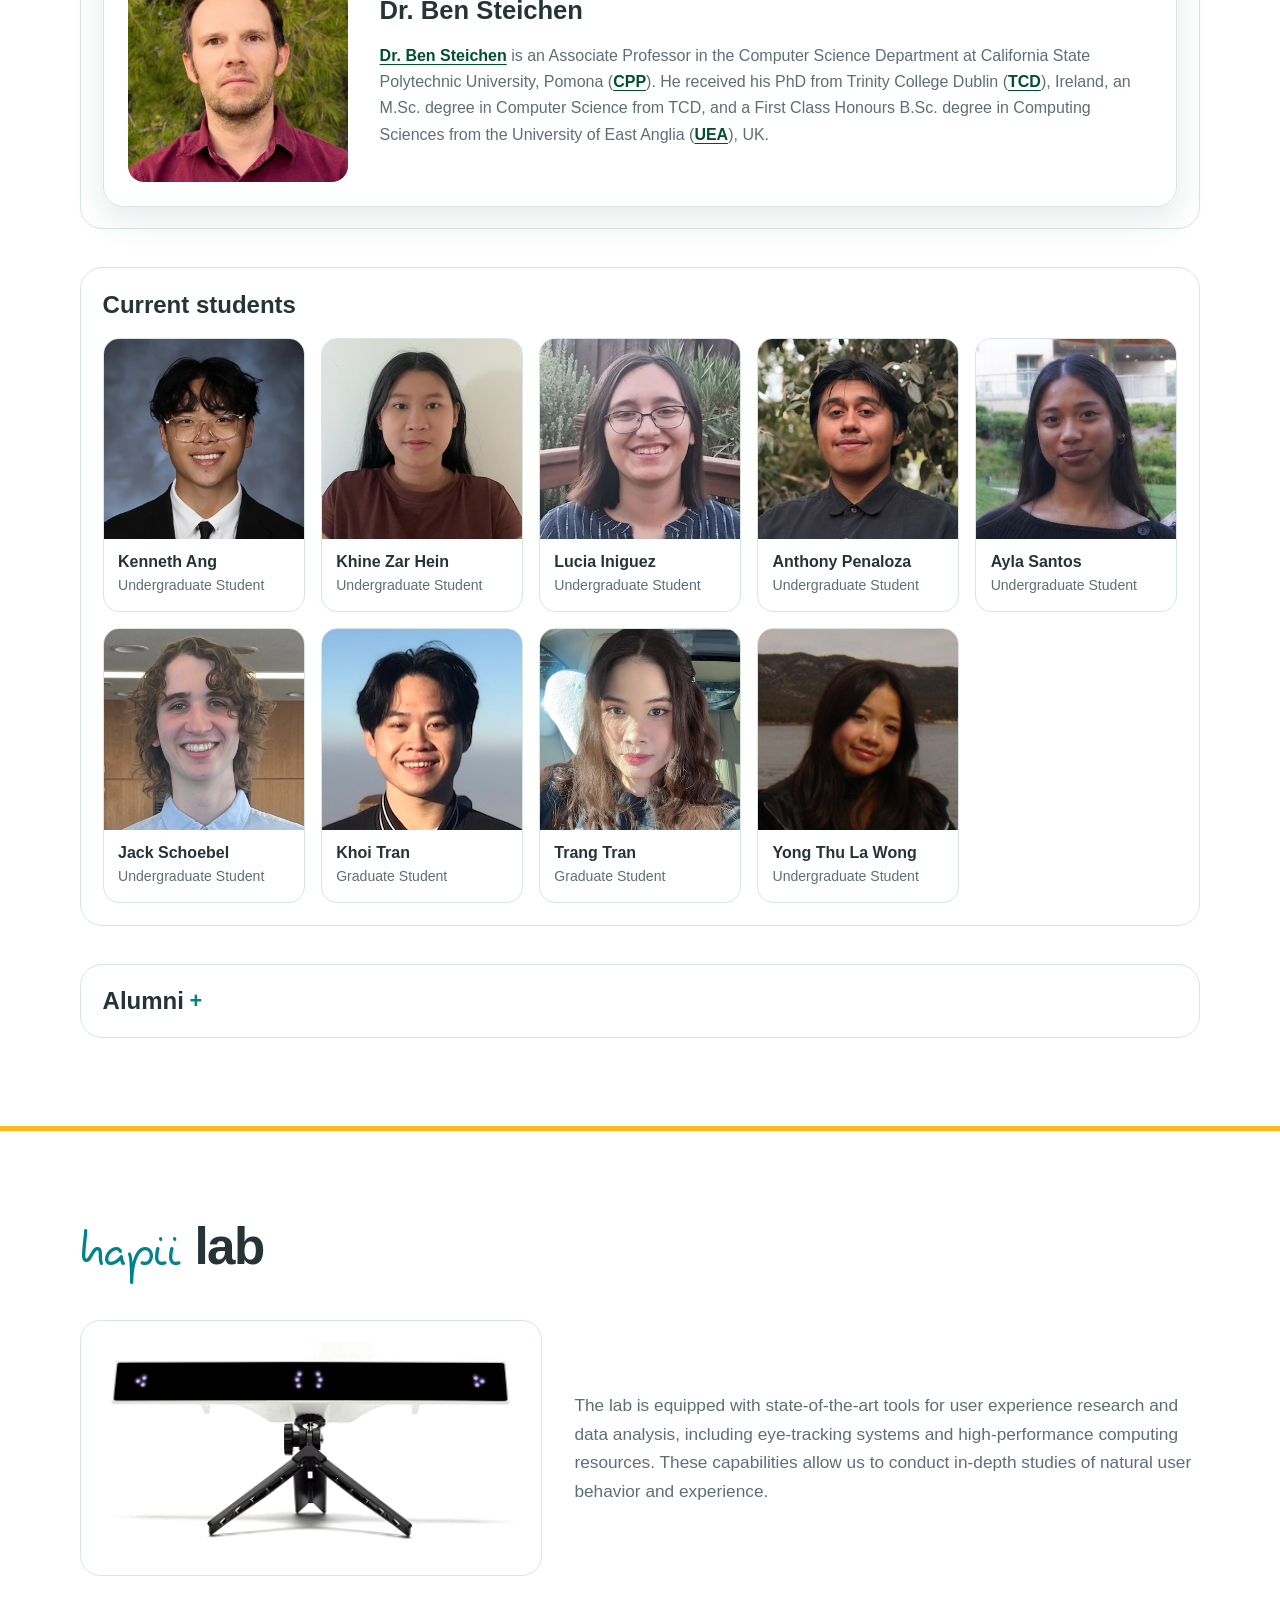
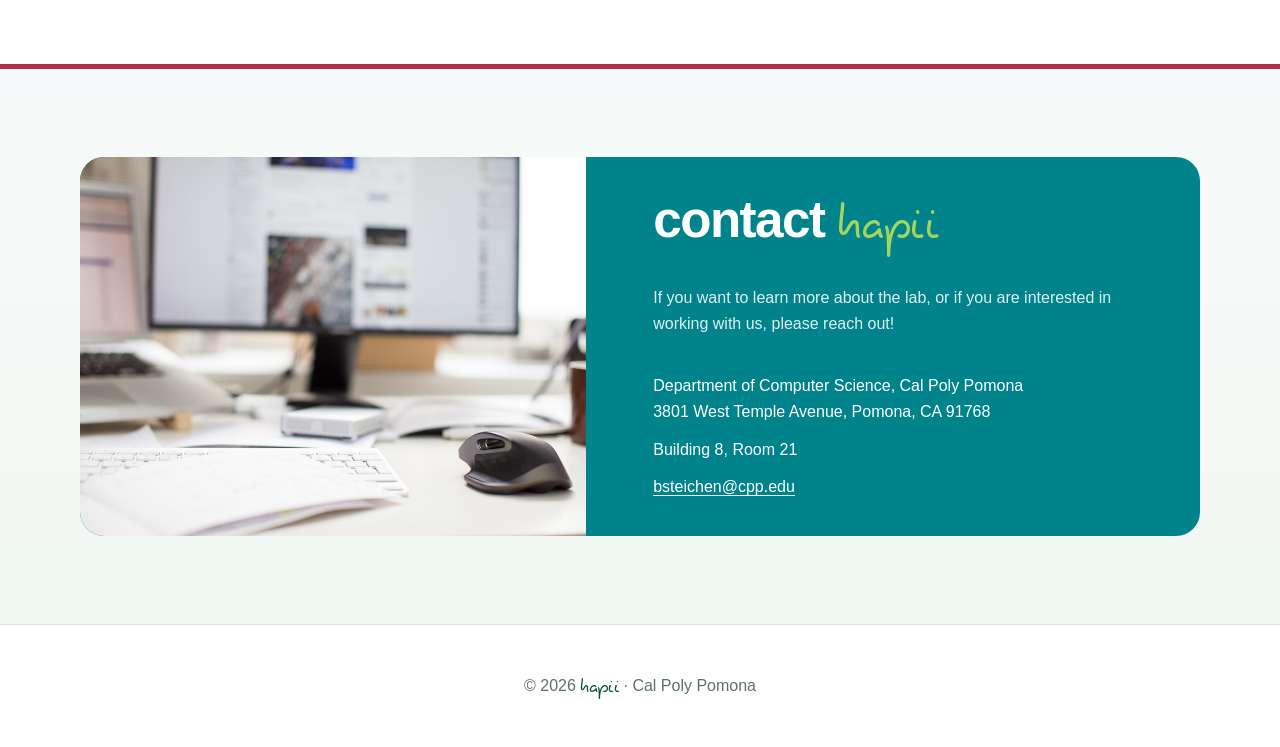
==== commit f7737820: "Add files via upload" ====
--- a/index.html
+++ b/index.html
@@ -188,11 +188,36 @@
 
     .current-projects-heading { margin: 0 0 0.9rem; font-size: 1.05rem; font-weight: 700; letter-spacing: 0.01em; color: var(--ink); }
     .research-grid { display: grid; grid-template-columns: repeat(3, 1fr); gap: 18px; }
+    .research-grid + .research-grid { margin-top: 2.5rem; }
     .research-card {
       border: 1px solid var(--line); border-radius: var(--radius); background: white; padding: 1.6rem;
       box-shadow: 0 8px 24px rgba(25,68,71,.06);
     }
     .research-card p { margin: 0; color: var(--muted); }
+    .research-card a {font-weight: 700;}
+    .publication-links { margin-top: 1.1rem; padding-top: 1rem; border-top: 1px solid var(--line); }
+    .publication-links strong { display: block; margin-bottom: .35rem; color: var(--ink); font-size: .9rem; }
+    .publication-links a, .publication-links .publication-in-press { display: block; font-size: .9rem; font-weight: 700; }
+    .publication-links a + a, .publication-links a + .publication-in-press, .publication-links .publication-in-press + a { margin-top: .3rem; }
+    .publication-links .publication-in-press { color: var(--muted); }
+    details.publications {
+      margin-top: 2.5rem; padding: 1.35rem; border: 1px solid var(--line); border-radius: 22px;
+      background: white;
+    }
+    details.publications > summary {
+      cursor: pointer; list-style: none; display: flex; align-items: center; gap: .35rem;
+      font-size: 1.5rem; line-height: 1.2; font-weight: 700; color: var(--ink); justify-content: flex-start;
+    }
+    details.publications > summary::-webkit-details-marker { display: none; }
+    details.publications > summary::after { content: "+"; margin-left: 0; color: var(--teal); font-size: 1.35rem; font-weight: 600; }
+    details.publications[open] > summary::after { content: "-"; }
+    .full-publications { margin-top: 1.4rem; }
+    .full-publications h4 { margin: 1.4rem 0 .7rem; color: var(--teal-dark); font-size: 1rem; }
+    .full-publications h4:first-child { margin-top: 0; }
+    .full-publications ul { margin: 0; padding-left: 1.25rem; }
+    .full-publications li { margin: 0 0 .75rem; color: var(--muted); }
+    .full-publications li:last-child { margin-bottom: 0; }
+    .full-publications a { font-weight: 700; }
 
     .faculty-card {
       display: grid; grid-template-columns: 220px 1fr; gap: 2rem; align-items: center;
@@ -231,7 +256,7 @@
     details.alumni > summary span { font-size: .9rem; font-weight: 500; color: var(--muted); }
     details.alumni > summary::-webkit-details-marker { display: none; }
     details.alumni > summary::after { content: "+"; margin-left: 0; color: var(--teal); font-size: 1.35rem; font-weight: 600; }
-    details.alumni[open] > summary::after { content: "–"; }
+    details.alumni[open] > summary::after { content: "-"; }
     details.alumni[open] > summary { margin-bottom: 1.1rem; }
     .alumni-grid { margin-top: 0; padding: 0; }
 
@@ -400,19 +425,100 @@
           <article class="research-card">
             <span class="eyebrow">Current research project</span>
             <h3>Multilingual STEM</h3>
-            <p>Multilingual learners can face barriers in STEM when academic language, rather than conceptual understanding, limits access to learning. This research explores human-centered multilingual technologies that combine adaptive interfaces, multimodal support, and AI-driven personalization to help students learn across languages while supporting teachers, tutors, and families.</p>
+            <p>Multilingual learners can encounter barriers in STEM when academic language, rather than conceptual understanding, restricts their access to learning and full participation. This research investigates human-centered multilingual technologies that integrate adaptive interfaces, multimodal resources, and AI-driven personalization to help students navigate complex concepts and learning materials across languages, while offering valuable tools and guidance to teachers, tutors, and families throughout the learning process.</p>
+            <div class="publication-links">
+              <strong>Sample publications</strong>
+              <a href="https://inria.hal.science/hal-05629465/document" target="_blank" rel="noopener">Math-Language Minigames</a>
+              <a href="https://dl.acm.org/doi/pdf/10.1145/3773077.3812145" target="_blank" rel="noopener">Homework Support for Bilingual Students</a>
+            </div>
           </article>
+          
           <article class="research-card">
             <span class="eyebrow">Current research project</span>
             <h3>Student Success Dashboards</h3>
-            <p>In collaboration with the Student Success Strategic Initiatives team at the CSU Office of the Chancellor, the hapii lab works on dashboards that help faculty, staff, and administrators understand student progress, identify trends, and surface equity gaps. This research explores AI-driven visualization and interaction techniques that make dashboards more adaptive and explainable, helping users discover patterns and turn data into student-support decisions.</p>
+            <p>In collaboration with the Student Success Strategic Initiatives team at the CSU Office of the Chancellor, the hapii lab develops dashboards that help faculty, staff, and administrators understand student progress, identify meaningful trends, and surface equity gaps. This research explores AI-driven visualization and interaction techniques that make dashboards more adaptive and explainable, helping users discover patterns and turn complex data into informed student-support decisions.</p>
+            <div class="publication-links">
+              <strong>Related Links</strong>
+              <a href="https://www.calstate.edu/data-center/student-success-strategic-initiatives/Pages/default.aspx" target="_blank" rel="nooperner">Student Success Strategic Initiatives</a>
+            </div>
           </article>
+
           <article class="research-card">
             <span class="eyebrow">Current research project</span>
             <h3>AI-Enhanced Language Assessment</h3>
-            <p>This research explores how eye tracking can capture real-time language processing during online assessments, and how machine learning can combine gaze behavior with test performance to better understand language proficiency and academic readiness. The goal is to develop scalable, human-centered assessment methods that augment traditional scores with cognitive evidence while prioritizing validity, privacy, fairness, and interpretability.</p>
+            <p>This research investigates how eye tracking can complement traditional language assessments by capturing how test takers process language in real time. By combining gaze behavior, test performance, and measures of academic attainment, the project will develop machine-learning models to better understand language proficiency and predict academic success. The goal is to provide scalable cognitive evidence that strengthens assessment validity while protecting test-taker privacy.</p>
           </article>
         </div>
+        <div class="research-grid">
+          <article class="research-card">
+            <span class="eyebrow">Past research project</span>
+            <h3>Personalized Multilingual Information Access</h3>
+            <p>This research investigated how multilingual users search for, select, and consume information across languages. It examined multilingual information seeking across desktop and mobile interfaces, including whether eye-gaze behavior can be used to infer a search user’s language proficiency, as well as methods for overcoming language silos in recommender systems. The work seeks to design adaptive information access systems that better support multilingual users’ language preferences, needs, and search behaviors.</p>
+            <div class="publication-links">
+              <strong>Sample publications</strong>
+              <a href="https://asistdl.onlinelibrary.wiley.com/doi/full/10.1002/asi.24443" target="_blank" rel="noopener">How Do Multilingual Users Search?</a>
+              <a href="https://www.tandfonline.com/doi/full/10.1080/10447318.2019.1662636" target="_blank" rel="noopener">Multilingual News</a>
+            </div>
+          </article>
+          <article class="research-card">
+            <span class="eyebrow">Past research project</span>
+            <h3>Adaptive Information Visualization</h3>
+            <p>This research explored how information visualizations can adapt to individual differences in users’ characteristics, abilities, and preferences. It investigated interactive visualization aids and used eye-tracking data with computational modeling to infer human factors that influence how users process visual information during complex visual analysis tasks. The findings support adaptive, personalized visualization systems that provide appropriate assistance based on each user’s characteristics and behavior.</p>
+            <div class="publication-links">
+              <strong>Sample publications</strong>
+              <a href="https://www.frontiersin.org/articles/10.3389/frai.2019.00022/full" target="_blank" rel="noopener">Towards Adaptive Information Visualization</a>
+              <a href="https://link.springer.com/chapter/10.1007/978-3-031-55109-3_7" target="_blank" rel="noopener">Computational Methods to Infer Human Factors</a>
+            </div>
+          </article>
+          <article class="research-card">
+            <span class="eyebrow">Past research project</span>
+            <h3>Misleading Visualizations and Human-AI Synergy</h3>
+            <p>This research investigated why people are susceptible to misleading data visualizations and how AI can reduce misinterpretation. It examined how visualization literacy, user characteristics, graph design, and device context affect comprehension, while comparing human and AI performance to determine when personalized assistance is most valuable. The work advances context-aware support that helps users recognize manipulation and interpret visual evidence accurately and confidently.</p>
+            <div class="publication-links">
+              <strong>Sample publication</strong>
+              <span class="publication-in-press">Humans and AI against Misleading Information Visualizations (in press)</span>
+            </div>
+          </article>
+        </div>
+        <details class="publications">
+          <summary>Full publication list</summary>
+          <div class="full-publications">
+            <h4>Book chapter</h4>
+            <ul>
+              <li>Steichen, B. <a href="https://doi.org/10.1007/978-3-031-55109-3_7" target="_blank" rel="noopener">Computational Methods to Infer Human Factors for Adaptation and Personalization Using Eye Tracking</a>. <em>A Human-Centered Perspective of Intelligent Personalized Environments and Systems</em>, Human-Computer Interaction Series, Springer, 2024.</li>
+            </ul>
+
+            <h4>Journal, conference, and workshop articles</h4>
+            <ul>
+              <li>Steichen, B., Isaacs, M., To, S., Tran, K., and Varela, D. Humans and AI against Misinformation-Understanding the Role of User Characteristics on Susceptibility to Misleading Visualizations &amp; the Potential of AI Assistance. SYNERGY 2026, co-located with AVI 2026, <em>in press</em>, 2026.</li>
+              <li>Steichen, B., Mahadevappa, S., Gershman, M., Geronimo, M., Kermad, A., Stoehr, K., and Figueira, S. <a href="https://inria.hal.science/hal-05629465/document" target="_blank" rel="noopener">Math-Language Minigames-Helping Bilingual Children Learn Mathematics by Closing the Language Gap</a>. International Workshop on Designing Advanced Interfaces for Learning and Teaching, co-located with AVI 2026, 2026.</li>
+              <li>Mahadevappa, S., Dasari, W. W., Nagalapatti, G., Steichen, B., and Figueira, S. <a href="https://dl.acm.org/doi/pdf/10.1145/3773077.3812145" target="_blank" rel="noopener">MathTarea: Mathematics Homework Support for Bilingual Students</a>. IDC ’26, pp. 1179-1185, 2026.</li>
+              <li>Steichen, B., Ling, C., and Figueira, S. <a href="https://www.tandfonline.com/doi/abs/10.1080/10447318.2023.2238978" target="_blank" rel="noopener">Multilingual News Search-A Comparative User Study of Desktop and Mobile Interfaces</a>. <em>International Journal of Human-Computer Interaction</em>, 40(19), pp. 5648-5663, 2024.</li>
+              <li>Steichen, B., Kosasih, W., and Becerra, C. <a href="https://dl.acm.org/doi/abs/10.1145/3498366.3505771" target="_blank" rel="noopener">Inferring Search User Language Proficiency from Eye Gaze Data</a>. CHIIR 2022, pp. 211-220, 2022.</li>
+              <li>Fu, B., and Steichen, B. <a href="https://dl.acm.org/doi/fullHtml/10.1145/3531073.3531081" target="_blank" rel="noopener">Impending Success or Failure? An Investigation of Gaze-Based User Predictions During Interaction with Ontology Visualizations</a>. AVI 2022, Article 7, pp. 1-9, 2022.</li>
+              <li>Fu, B., and Steichen, B. <a href="https://www.inderscienceonline.com/doi/abs/10.1504/IJIIDS.2022.120143" target="_blank" rel="noopener">Supporting User-Centered Ontology Visualization: Predictive Analytics Using Eye Gaze to Enhance Human-Ontology Interaction</a>. <em>International Journal of Intelligent Information and Database Systems</em>, 15(1), 2022.</li>
+              <li>Steichen, B., and Lowe, R. <a href="https://asistdl.onlinelibrary.wiley.com/doi/full/10.1002/asi.24443" target="_blank" rel="noopener">How Do Multilingual Users Search? An Investigation of Query and Result List Language Choices</a>. <em>Journal of the Association for Information Science and Technology</em>, 72(6), pp. 759-776, 2021.</li>
+              <li>Steichen, B., and Fu, B. <a href="https://www.frontiersin.org/articles/10.3389/fcomp.2020.562290/full" target="_blank" rel="noopener">Cognitive Style and Information Visualization-Modeling Users Through Eye Gaze Data</a>. <em>Frontiers in Computer Science</em>, 2, 49, 2020.</li>
+              <li>Steichen, B., Castillo, C., and Scroggins, K. <a href="https://dl.acm.org/doi/abs/10.1145/3340631.3394877" target="_blank" rel="noopener">Personalized Multilingual Search-Predicting Search Result List Language Preferences</a>. UMAP 2020, pp. 343-347, 2020.</li>
+              <li>Steichen, B., Fu, B., and Nguyen, T. <a href="https://dl.acm.org/doi/abs/10.1145/3340631.3394881" target="_blank" rel="noopener">Inferring Cognitive Style from Eye Gaze Behavior During Information Visualization Usage</a>. UMAP 2020, pp. 348-352, 2020.</li>
+              <li>Fu, B., Steichen, B., and McBride, A. <a href="https://dl.acm.org/doi/10.1145/3405962.3405966" target="_blank" rel="noopener">Tumbling to Succeed: A Predictive Analysis of User Success in Interactive Ontology Visualization</a>. WIMS ’20, 2020.</li>
+              <li>Ling, C., Steichen, B., and Figueira, S. <a href="https://www.tandfonline.com/doi/full/10.1080/10447318.2019.1662636" target="_blank" rel="noopener">Multilingual News-An Investigation of Consumption, Querying, and Search Result Selection Behaviors</a>. <em>International Journal of Human-Computer Interaction</em>, 36(6), 2019.</li>
+              <li>Steichen, B., and Fu, B. <a href="https://www.frontiersin.org/articles/10.3389/frai.2019.00022/full" target="_blank" rel="noopener">Towards Adaptive Information Visualization-A Study of Information Visualization Aids and the Role of User Cognitive Style</a>. <em>Frontiers in Artificial Intelligence</em>, 2, 22, 2019.</li>
+              <li>Fu, B., Steichen, B., and Zhang, W. <a href="http://dx.doi.org/10.1142/S1793351X1940018X" target="_blank" rel="noopener">Towards Adaptive Ontology Visualization-Predicting User Success from Behavioral Data</a>. <em>International Journal of Semantic Computing</em>, 13(4), 2019.</li>
+              <li>Fu, B., and Steichen, B. <a href="https://ieeexplore.ieee.org/stamp/stamp.jsp?tp=&arnumber=8665670" target="_blank" rel="noopener">Using Behavior Data to Predict User Success in Ontology Class Mapping-An Application of Machine Learning in Interaction Analysis</a>. ICSC 2019, pp. 216-223, <em>Best Paper nominee</em>, 2019.</li>
+              <li>Ling, C., Steichen, B., and Choulos, A. <a href="https://dl.acm.org/citation.cfm?id=3176383" target="_blank" rel="noopener">A Comparative User Study of Interactive Multilingual Search Interfaces</a>. CHIIR ’18, pp. 211-220, 2018.</li>
+            </ul>
+
+            <h4>Conference posters</h4>
+            <ul>
+              <li>Gadon, A., Steichen, B., and Leon, J. Bridging the Online Language Gap with Polyvox. Southern California Conferences for Undergraduate Research, 2019.</li>
+              <li>Castillo, C., Scroggins, K., and Steichen, B. Supporting Multilingual Users Through Personalized Multilingual Search. Southern California Conferences for Undergraduate Research, 2019.</li>
+              <li>Daroy, P., and Steichen, B. Personalized Information Visualization Through the Use of Adaptive Overlays. Southern California Conferences for Undergraduate Research, 2019.</li>
+              <li>Castillo, C., Chen, K., and Steichen, B. Towards Multilingual Search-Gathering Multilingual Query Logs Using Crowdsourcing. Southern California Conferences for Undergraduate Research, 2018.</li>
+              <li>Pierre-Louis, D., Arima, J., and Steichen, B. Cookies for Breakfast, Lunch, and Dinner: Designing a GDPR-Compliant Accountability Tool for Web Services and Web Apps. Southern California Conferences for Undergraduate Research, 2018.</li>
+            </ul>
+          </div>
+        </details>
       </div>
     </section>
 
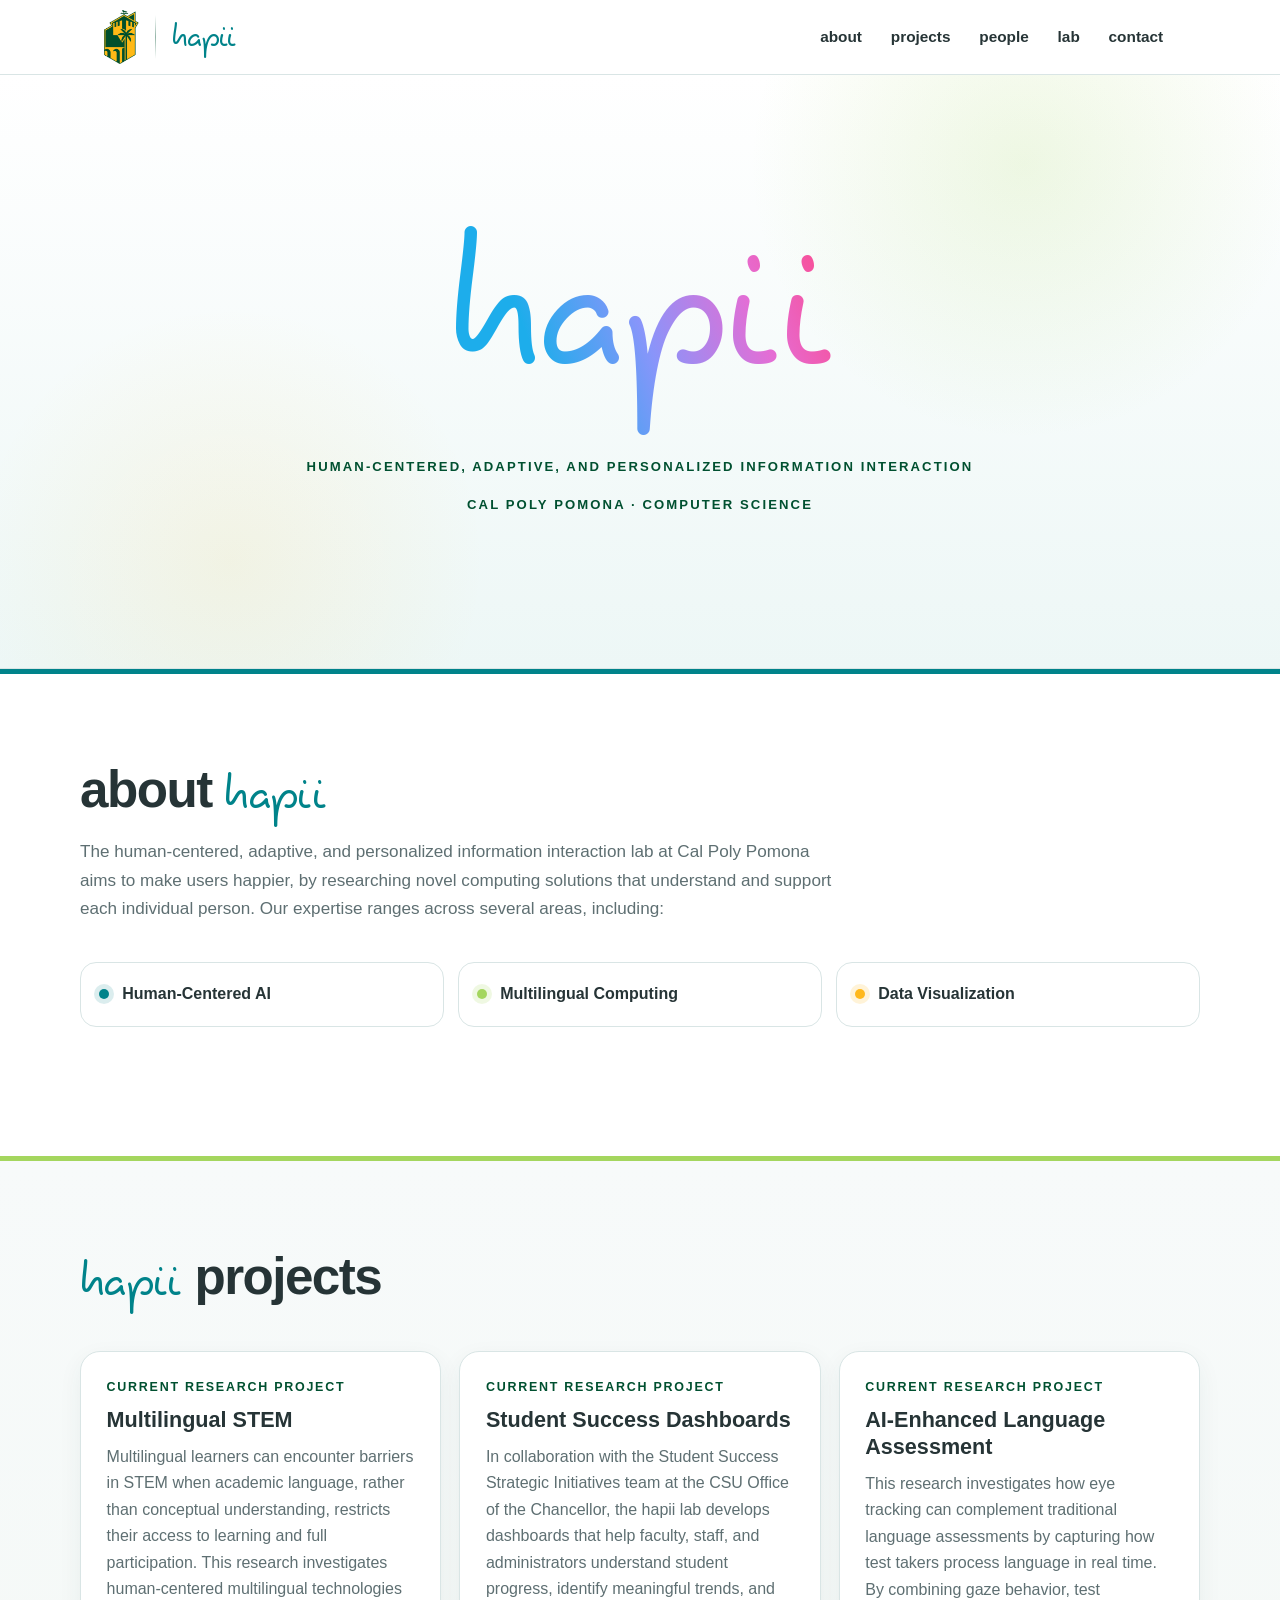
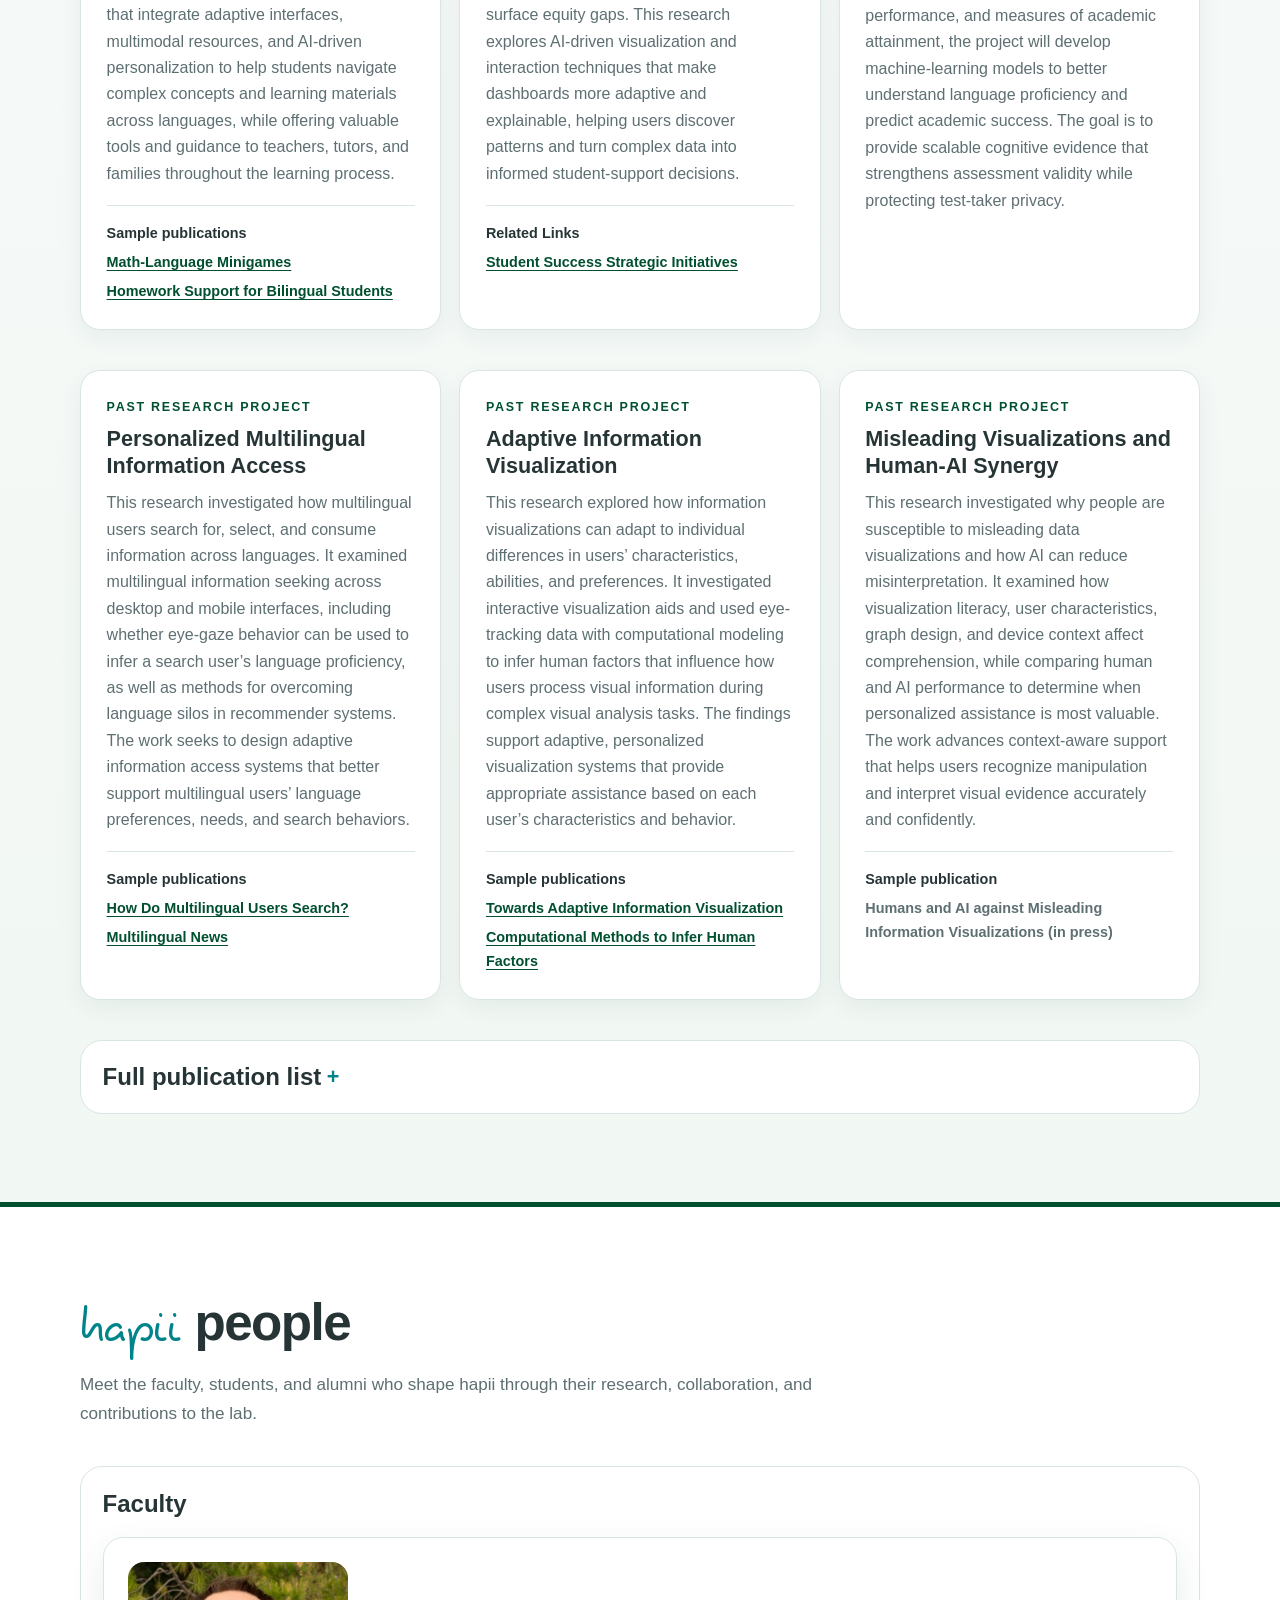
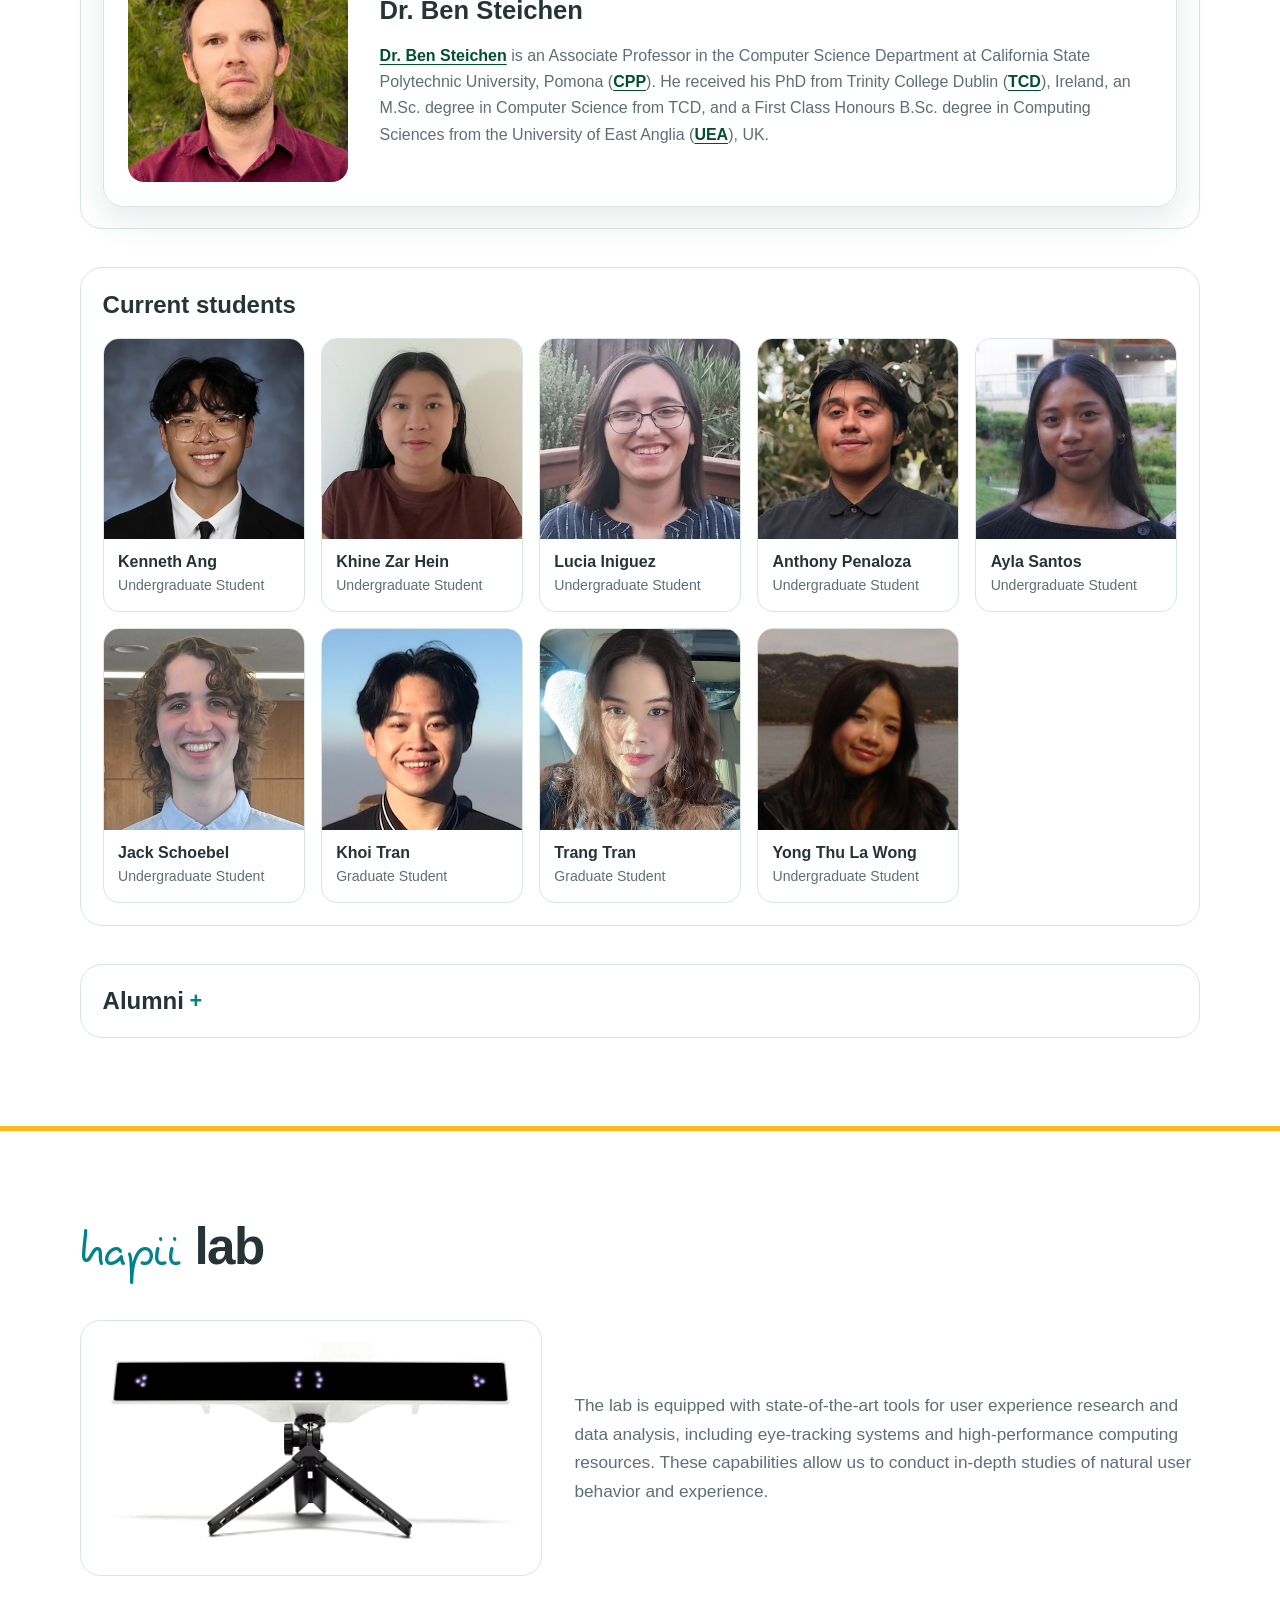
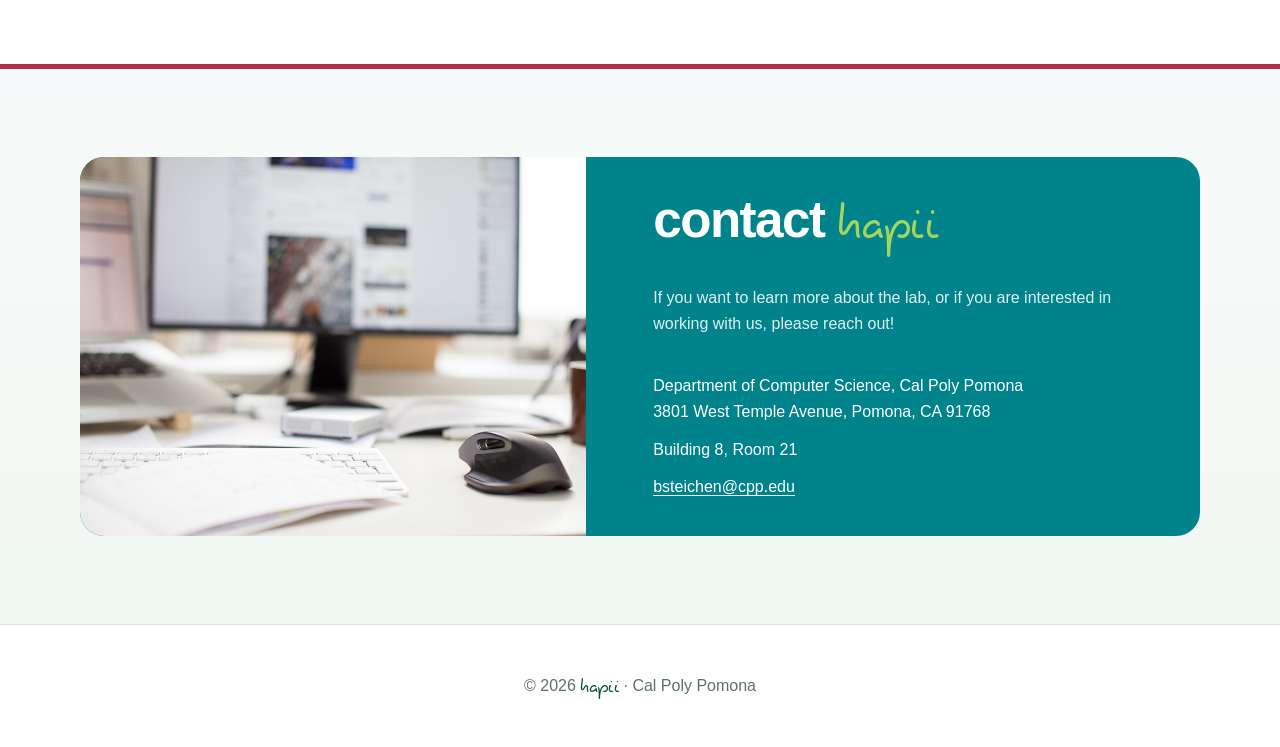
==== commit 6b1cbc0b: "Add files via upload" ====
--- a/index.html
+++ b/index.html
@@ -64,23 +64,47 @@
       padding: 0 24px; display: flex; align-items: center; justify-content: space-between; gap: 2rem;
     }
     .brand {
-      position: relative;
-      display: inline-flex; align-items: center; line-height: 1; text-decoration: none; white-space: nowrap;
-      padding: .3rem .25rem .4rem;
-      isolation: isolate;
-      cursor: pointer;
-    }
-    .brand::before {
-      content: "";
-      position: absolute;
-      z-index: -1;
-      inset: 8% -18% 2%;
-      background: linear-gradient(90deg, rgba(255,100,100,.11), rgba(235,95,142,.12), rgba(183,128,220,.13));
-      filter: blur(22px);
-      border-radius: 50%;
-      transition: opacity .18s ease, filter .18s ease;
-    }
-    .brand:hover::before { opacity: .95; filter: blur(19px); }
+      display: inline-flex; align-items: center; gap: 1rem;
+      line-height: 1; text-decoration: none; white-space: nowrap;
+      padding: .25rem 0;
+    }
+    .cpp-link,
+    .hapii-link {
+      display: inline-flex;
+      align-items: center;
+      text-decoration: none;
+    }
+    .cpp-link {
+      height: 54px;
+      flex: 0 0 auto;
+      transition: none;
+    }
+    .cpp-link:hover,
+    .cpp-link:focus-visible { opacity: .82; }
+    .cpp-logo {
+      display: block;
+      width: auto;
+      height: 54px;
+      object-fit: contain;
+    }
+    .brand-divider {
+      width: 1px;
+      height: 44px;
+      flex: 0 0 auto;
+      background: linear-gradient(180deg, transparent, rgba(0,80,48,.42), transparent);
+    }
+    .hapii-link {
+      color: inherit;
+      transform: translateY(3px);
+    }
+    .hapii-header-wordmark {
+      display: inline-block;
+      font-size: clamp(1.75rem, 3vw, 2.25rem);
+      line-height: .9;
+      transition: color .18s ease;
+    }
+    .hapii-link:hover .hapii-header-wordmark,
+    .hapii-link:focus-visible .hapii-header-wordmark { color: var(--teal-dark); }
     .hapii-wordmark {
       font-family: "Pecita", cursive;
       font-weight: 400;
@@ -95,12 +119,6 @@
       color: transparent;
       -webkit-text-fill-color: transparent;
       animation: hapiiFlow 28s linear infinite;
-    }
-     .brand-logo {
-      display: block;
-      width: 56px;
-      height: auto;
-      object-fit: contain;
     }
     @keyframes hapiiFlow {
       0% { background-position: 0% 50%; }
@@ -291,30 +309,6 @@
     :focus-visible { outline: 3px solid rgba(0,131,138,.28); outline-offset: 3px; }
 
 
-    /* Top-left smile hover animation: subtle tilt + pulse, no upward movement */
-    .brand {
-      transform-origin: center;
-      transition: transform .28s ease;
-    }
-
-    .brand .brand-logo {
-      transform-origin: center;
-      transition: transform .32s cubic-bezier(.2,.8,.2,1), filter .32s ease;
-    }
-
-    .brand:hover {
-      transform: rotate(-2deg);
-    }
-
-    .brand:hover .brand-logo {
-      transform: scale(1.07) rotate(2deg);
-      filter: drop-shadow(0 7px 10px rgba(210, 105, 220, .16));
-    }
-
-    .brand:active .brand-logo {
-      transform: scale(.98);
-    }
-
     @media (max-width: 900px) {
       .people-grid { grid-template-columns: repeat(3, 1fr); }
       .faculty-card, .equipment-grid, .contact-panel { grid-template-columns: 1fr; }
@@ -322,7 +316,11 @@
       .contact-panel img { max-height: 360px; }
     }
     @media (max-width: 720px) {
-      .nav-wrap { min-height: 66px; padding: 0 18px; }
+      .nav-wrap { min-height: 66px; padding: 0 18px; gap: 1rem; }
+      .cpp-link { height: 44px; }
+      .cpp-logo { height: 44px; }
+      .brand-divider { height: 36px; }
+      .hapii-header-wordmark { font-size: 1.8rem; }
       .menu-toggle { display: inline-grid; place-items: center; }
       .nav-links {
         display: none; position: absolute; left: 12px; right: 12px; top: 72px;
@@ -354,6 +352,11 @@
       .people-grid { grid-template-columns: repeat(2, 1fr); }
     }
     @media (max-width: 460px) {
+      .brand { gap: .75rem; }
+      .cpp-link { height: 36px; }
+      .cpp-logo { height: 36px; }
+      .brand-divider { height: 30px; }
+      .hapii-header-wordmark { font-size: 1.65rem; }
       .hero { padding: 54px 18px 50px; }
       .hero-logo { font-size: clamp(4.8rem, 29vw, 6.6rem); }
       .kicker {
@@ -377,7 +380,15 @@
 
   <header class="site-header">
     <nav class="nav-wrap" aria-label="Primary navigation">
-      <a class="brand" href="#top" aria-label="hapii Lab home"><img class="brand-logo" src="./images/smile.png" alt=""></a>
+      <div class="brand">
+        <a class="cpp-link" href="https://www.cpp.edu/" aria-label="Cal Poly Pomona home">
+          <img class="cpp-logo" src="logo.png" alt="Cal Poly Pomona">
+        </a>
+        <span class="brand-divider" aria-hidden="true"></span>
+        <a class="hapii-link" href="#top" aria-label="hapii Lab home">
+          <span class="hapii-wordmark hapii-header-wordmark">hapii</span>
+        </a>
+      </div>
       <button class="menu-toggle" type="button" aria-expanded="false" aria-controls="nav-links" aria-label="Open navigation">☰</button>
       <div class="nav-links" id="nav-links">
         <a href="#about">about</a>
@@ -504,7 +515,7 @@
               <li>Fu, B., Steichen, B., and McBride, A. <a href="https://dl.acm.org/doi/10.1145/3405962.3405966" target="_blank" rel="noopener">Tumbling to Succeed: A Predictive Analysis of User Success in Interactive Ontology Visualization</a>. WIMS ’20, 2020.</li>
               <li>Ling, C., Steichen, B., and Figueira, S. <a href="https://www.tandfonline.com/doi/full/10.1080/10447318.2019.1662636" target="_blank" rel="noopener">Multilingual News-An Investigation of Consumption, Querying, and Search Result Selection Behaviors</a>. <em>International Journal of Human-Computer Interaction</em>, 36(6), 2019.</li>
               <li>Steichen, B., and Fu, B. <a href="https://www.frontiersin.org/articles/10.3389/frai.2019.00022/full" target="_blank" rel="noopener">Towards Adaptive Information Visualization-A Study of Information Visualization Aids and the Role of User Cognitive Style</a>. <em>Frontiers in Artificial Intelligence</em>, 2, 22, 2019.</li>
-              <li>Fu, B., Steichen, B., and Zhang, W. <a href="http://dx.doi.org/10.1142/S1793351X1940018X" target="_blank" rel="noopener">Towards Adaptive Ontology Visualization-Predicting User Success from Behavioral Data</a>. <em>International Journal of Semantic Computing</em>, 13(4), 2019.</li>
+              <li>Fu, B., Steichen, B., and Zhang, W. <a href="https://dx.doi.org/10.1142/S1793351X1940018X" target="_blank" rel="noopener">Towards Adaptive Ontology Visualization-Predicting User Success from Behavioral Data</a>. <em>International Journal of Semantic Computing</em>, 13(4), 2019.</li>
               <li>Fu, B., and Steichen, B. <a href="https://ieeexplore.ieee.org/stamp/stamp.jsp?tp=&arnumber=8665670" target="_blank" rel="noopener">Using Behavior Data to Predict User Success in Ontology Class Mapping-An Application of Machine Learning in Interaction Analysis</a>. ICSC 2019, pp. 216-223, <em>Best Paper nominee</em>, 2019.</li>
               <li>Ling, C., Steichen, B., and Choulos, A. <a href="https://dl.acm.org/citation.cfm?id=3176383" target="_blank" rel="noopener">A Comparative User Study of Interactive Multilingual Search Interfaces</a>. CHIIR ’18, pp. 211-220, 2018.</li>
             </ul>
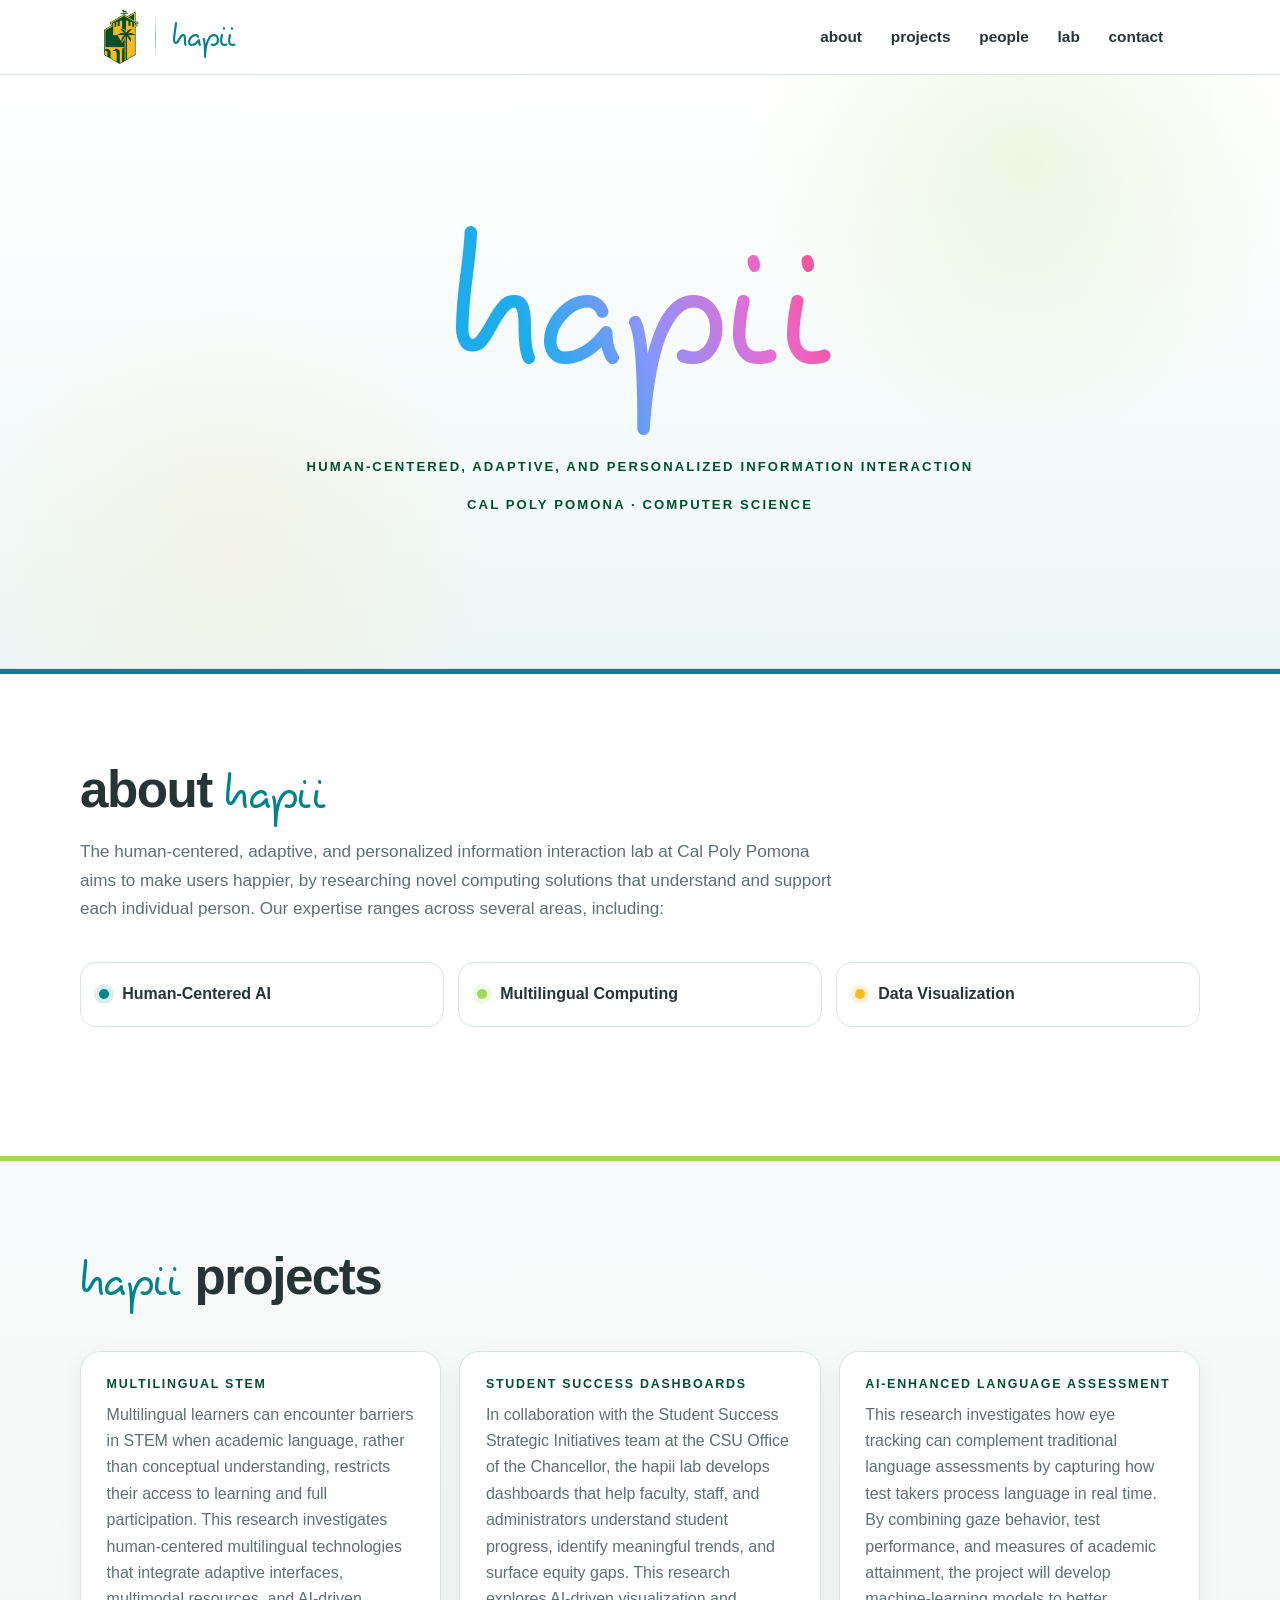
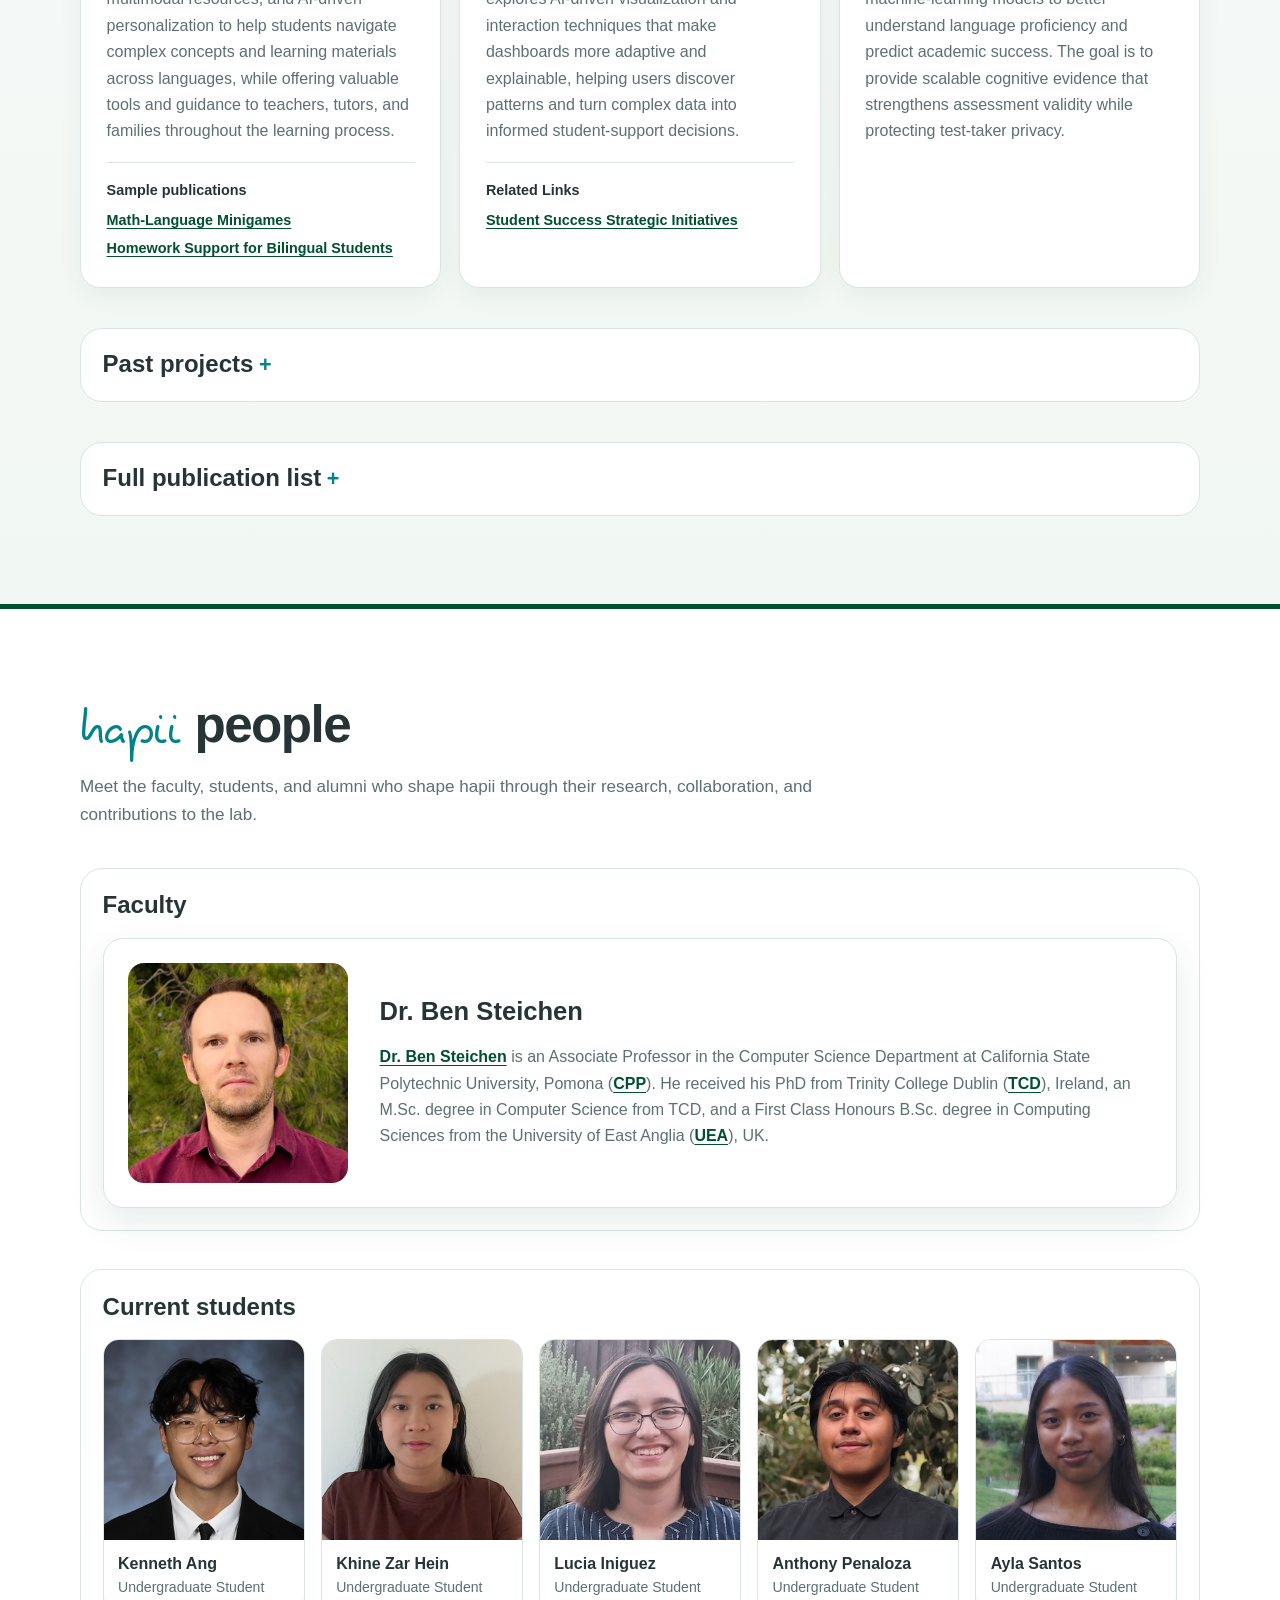
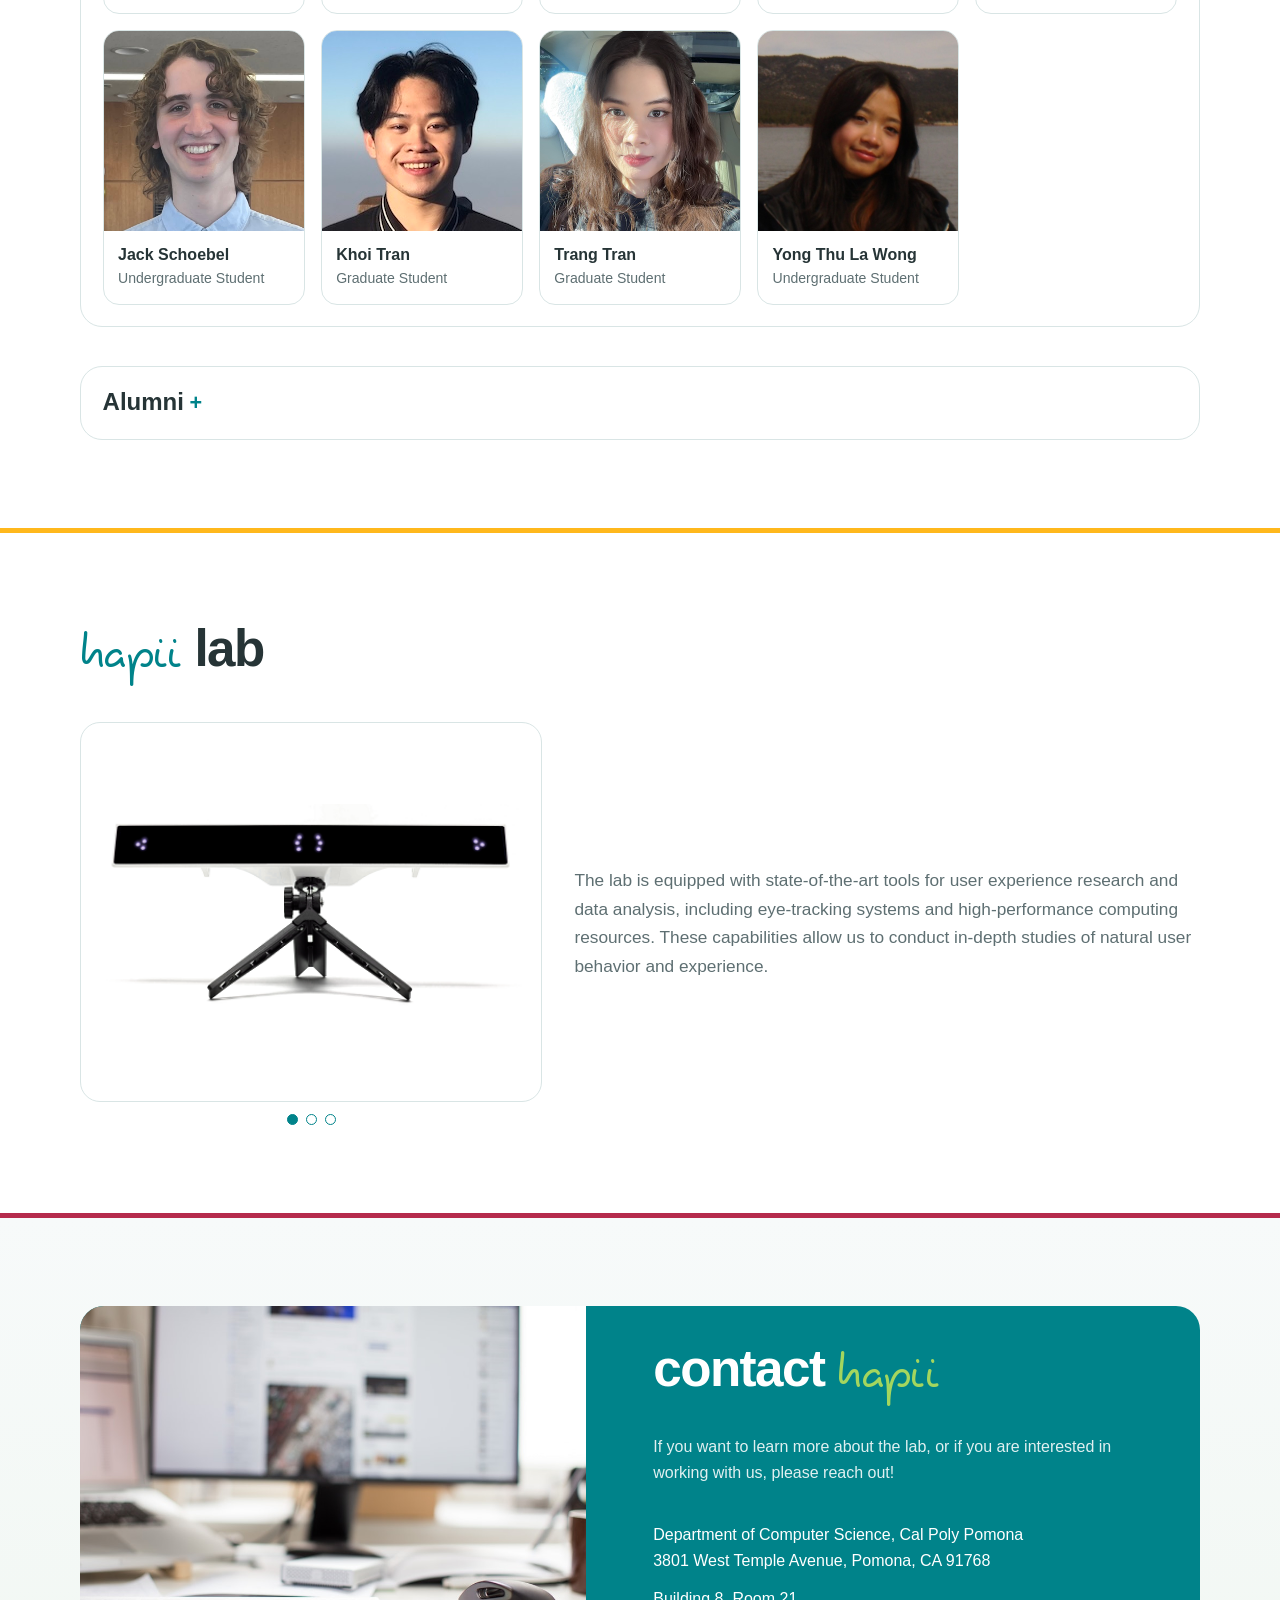
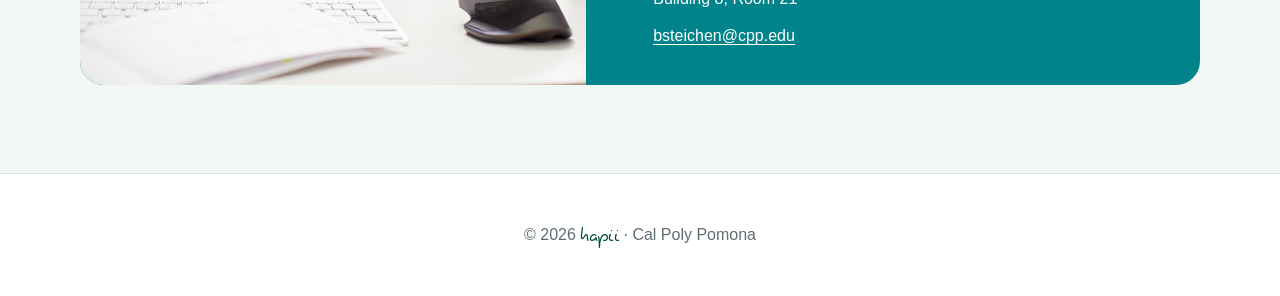
==== commit 4803b9f5: "Add files via upload" ====
--- a/index.html
+++ b/index.html
@@ -1,6 +1,14 @@
 <!DOCTYPE html>
 <html lang="en">
 <head>
+  <script async src="https://www.googletagmanager.com/gtag/js?id=G-J1BKKGDNJW"></script>
+  <script>
+    window.dataLayer = window.dataLayer || [];
+    function gtag(){dataLayer.push(arguments);}
+    gtag('js', new Date());
+
+    gtag('config', 'G-J1BKKGDNJW');
+  </script>
   <meta charset="utf-8">
   <meta name="viewport" content="width=device-width, initial-scale=1">
   <meta name="description" content="The hapii Lab at Cal Poly Pomona researches human-centered, adaptive, and personalized information interaction.">
@@ -229,6 +237,22 @@
     details.publications > summary::-webkit-details-marker { display: none; }
     details.publications > summary::after { content: "+"; margin-left: 0; color: var(--teal); font-size: 1.35rem; font-weight: 600; }
     details.publications[open] > summary::after { content: "-"; }
+    details.project-group {
+      margin-top: 2.5rem; padding: 1.35rem;
+      border: 1px solid var(--line); border-radius: 22px;
+      background: white;
+    }
+    details.project-group > summary {
+      cursor: pointer; list-style: none; display: flex; align-items: center; gap: .35rem;
+      font-size: 1.5rem; line-height: 1.2; font-weight: 700; color: var(--ink);
+      justify-content: flex-start;
+    }
+    details.project-group > summary::-webkit-details-marker { display: none; }
+    details.project-group > summary::after {
+      content: "+"; margin-left: 0; color: var(--teal); font-size: 1.35rem; font-weight: 600;
+    }
+    details.project-group[open] > summary::after { content: "-"; }
+    details.project-group .research-grid { margin-top: 1.4rem; }
     .full-publications { margin-top: 1.4rem; }
     .full-publications h4 { margin: 1.4rem 0 .7rem; color: var(--teal-dark); font-size: 1rem; }
     .full-publications h4:first-child { margin-top: 0; }
@@ -279,7 +303,14 @@
     .alumni-grid { margin-top: 0; padding: 0; }
 
     .equipment-grid { display: grid; grid-template-columns: minmax(0, .85fr) minmax(0, 1.15fr); gap: 2rem; align-items: center; }
-    .equipment-grid img { width: 100%; max-height: 380px; object-fit: contain; border-radius: var(--radius); background: white; border: 1px solid var(--line); padding: 1.2rem; }
+    .lab-carousel-wrap { display: flex; flex-direction: column; gap: .75rem; }
+    .lab-carousel { position: relative; width: 100%; height: 380px; overflow: hidden; border-radius: var(--radius); background: white; border: 1px solid var(--line); }
+    .lab-carousel img { position: absolute; inset: 0; width: 100%; height: 100%; object-fit: contain; padding: 1.2rem; opacity: 0; transition: opacity .6s ease; }
+    .lab-carousel img.is-active { opacity: 1; }
+    .lab-carousel-controls { display: flex; justify-content: center; gap: .5rem; }
+    .lab-carousel-dot { width: 11px; height: 11px; padding: 0; border: 1px solid var(--teal); border-radius: 50%; background: transparent; cursor: pointer; }
+    .lab-carousel-dot.is-active { background: var(--teal); }
+    .lab-carousel-dot:hover, .lab-carousel-dot:focus-visible { background: var(--avocado); }
     .equipment-grid p { color: var(--muted); font-size: 1.08rem; }
 
     .contact-panel {
@@ -434,8 +465,7 @@
         </div>
         <div class="research-grid">
           <article class="research-card">
-            <span class="eyebrow">Current research project</span>
-            <h3>Multilingual STEM</h3>
+            <h3 class="eyebrow">Multilingual STEM</h3>
             <p>Multilingual learners can encounter barriers in STEM when academic language, rather than conceptual understanding, restricts their access to learning and full participation. This research investigates human-centered multilingual technologies that integrate adaptive interfaces, multimodal resources, and AI-driven personalization to help students navigate complex concepts and learning materials across languages, while offering valuable tools and guidance to teachers, tutors, and families throughout the learning process.</p>
             <div class="publication-links">
               <strong>Sample publications</strong>
@@ -445,8 +475,7 @@
           </article>
           
           <article class="research-card">
-            <span class="eyebrow">Current research project</span>
-            <h3>Student Success Dashboards</h3>
+            <h3 class="eyebrow">Student Success Dashboards</h3>
             <p>In collaboration with the Student Success Strategic Initiatives team at the CSU Office of the Chancellor, the hapii lab develops dashboards that help faculty, staff, and administrators understand student progress, identify meaningful trends, and surface equity gaps. This research explores AI-driven visualization and interaction techniques that make dashboards more adaptive and explainable, helping users discover patterns and turn complex data into informed student-support decisions.</p>
             <div class="publication-links">
               <strong>Related Links</strong>
@@ -455,42 +484,41 @@
           </article>
 
           <article class="research-card">
-            <span class="eyebrow">Current research project</span>
-            <h3>AI-Enhanced Language Assessment</h3>
+            <h3 class="eyebrow">AI-Enhanced Language Assessment</h3>
             <p>This research investigates how eye tracking can complement traditional language assessments by capturing how test takers process language in real time. By combining gaze behavior, test performance, and measures of academic attainment, the project will develop machine-learning models to better understand language proficiency and predict academic success. The goal is to provide scalable cognitive evidence that strengthens assessment validity while protecting test-taker privacy.</p>
           </article>
         </div>
-        <div class="research-grid">
-          <article class="research-card">
-            <span class="eyebrow">Past research project</span>
-            <h3>Personalized Multilingual Information Access</h3>
-            <p>This research investigated how multilingual users search for, select, and consume information across languages. It examined multilingual information seeking across desktop and mobile interfaces, including whether eye-gaze behavior can be used to infer a search user’s language proficiency, as well as methods for overcoming language silos in recommender systems. The work seeks to design adaptive information access systems that better support multilingual users’ language preferences, needs, and search behaviors.</p>
-            <div class="publication-links">
-              <strong>Sample publications</strong>
-              <a href="https://asistdl.onlinelibrary.wiley.com/doi/full/10.1002/asi.24443" target="_blank" rel="noopener">How Do Multilingual Users Search?</a>
-              <a href="https://www.tandfonline.com/doi/full/10.1080/10447318.2019.1662636" target="_blank" rel="noopener">Multilingual News</a>
-            </div>
-          </article>
-          <article class="research-card">
-            <span class="eyebrow">Past research project</span>
-            <h3>Adaptive Information Visualization</h3>
-            <p>This research explored how information visualizations can adapt to individual differences in users’ characteristics, abilities, and preferences. It investigated interactive visualization aids and used eye-tracking data with computational modeling to infer human factors that influence how users process visual information during complex visual analysis tasks. The findings support adaptive, personalized visualization systems that provide appropriate assistance based on each user’s characteristics and behavior.</p>
-            <div class="publication-links">
-              <strong>Sample publications</strong>
-              <a href="https://www.frontiersin.org/articles/10.3389/frai.2019.00022/full" target="_blank" rel="noopener">Towards Adaptive Information Visualization</a>
-              <a href="https://link.springer.com/chapter/10.1007/978-3-031-55109-3_7" target="_blank" rel="noopener">Computational Methods to Infer Human Factors</a>
-            </div>
-          </article>
-          <article class="research-card">
-            <span class="eyebrow">Past research project</span>
-            <h3>Misleading Visualizations and Human-AI Synergy</h3>
-            <p>This research investigated why people are susceptible to misleading data visualizations and how AI can reduce misinterpretation. It examined how visualization literacy, user characteristics, graph design, and device context affect comprehension, while comparing human and AI performance to determine when personalized assistance is most valuable. The work advances context-aware support that helps users recognize manipulation and interpret visual evidence accurately and confidently.</p>
-            <div class="publication-links">
-              <strong>Sample publication</strong>
-              <span class="publication-in-press">Humans and AI against Misleading Information Visualizations (in press)</span>
-            </div>
-          </article>
-        </div>
+        <details class="project-group">
+          <summary>Past projects</summary>
+          <div class="research-grid">
+            <article class="research-card">
+              <h3 class="eyebrow">Personalized Multilingual Information Access</h3>
+              <p>This research investigated how multilingual users search for, select, and consume information across languages. It examined multilingual information seeking across desktop and mobile interfaces, including whether eye-gaze behavior can be used to infer a search user’s language proficiency, as well as methods for overcoming language silos in recommender systems. The work seeks to design adaptive information access systems that better support multilingual users’ language preferences, needs, and search behaviors.</p>
+              <div class="publication-links">
+                <strong>Sample publications</strong>
+                <a href="https://asistdl.onlinelibrary.wiley.com/doi/full/10.1002/asi.24443" target="_blank" rel="noopener">How Do Multilingual Users Search?</a>
+                <a href="https://www.tandfonline.com/doi/full/10.1080/10447318.2019.1662636" target="_blank" rel="noopener">Multilingual News</a>
+              </div>
+            </article>
+            <article class="research-card">
+              <h3 class="eyebrow">Adaptive Information Visualization</h3>
+              <p>This research explored how information visualizations can adapt to individual differences in users’ characteristics, abilities, and preferences. It investigated interactive visualization aids and used eye-tracking data with computational modeling to infer human factors that influence how users process visual information during complex visual analysis tasks. The findings support adaptive, personalized visualization systems that provide appropriate assistance based on each user’s characteristics and behavior.</p>
+              <div class="publication-links">
+                <strong>Sample publications</strong>
+                <a href="https://www.frontiersin.org/articles/10.3389/frai.2019.00022/full" target="_blank" rel="noopener">Towards Adaptive Information Visualization</a>
+                <a href="https://link.springer.com/chapter/10.1007/978-3-031-55109-3_7" target="_blank" rel="noopener">Computational Methods to Infer Human Factors</a>
+              </div>
+            </article>
+            <article class="research-card">
+              <h3 class="eyebrow">Misleading Visualizations and Human-AI Synergy</h3>
+              <p>This research investigated why people are susceptible to misleading data visualizations and how AI can reduce misinterpretation. It examined how visualization literacy, user characteristics, graph design, and device context affect comprehension, while comparing human and AI performance to determine when personalized assistance is most valuable. The work advances context-aware support that helps users recognize manipulation and interpret visual evidence accurately and confidently.</p>
+              <div class="publication-links">
+                <strong>Sample publication</strong>
+                <span class="publication-in-press">Humans and AI against Misleading Information Visualizations (in press)</span>
+              </div>
+            </article>
+          </div>
+        </details>
         <details class="publications">
           <summary>Full publication list</summary>
           <div class="full-publications">
@@ -1061,7 +1089,18 @@
           <h2><span class="hapii-wordmark">hapii</span> lab</h2>
         </div>
         <div class="equipment-grid">
-          <img src="images/Eyetracker.png" alt="Eye-tracking equipment used in the hapii Lab" loading="lazy" decoding="async">
+          <div class="lab-carousel-wrap">
+            <div class="lab-carousel" aria-label="Images of the hapii Lab">
+              <img class="is-active" src="images/Eyetracker.png" alt="Eye-tracking equipment used in the hapii Lab" loading="lazy" decoding="async">
+              <img src="images/lab2.png" alt="Interior of the hapii Lab with workstations" loading="lazy" decoding="async">
+              <img src="images/lab3.jpeg" alt="Computer workstation used for a hapii Lab study" loading="lazy" decoding="async">
+            </div>
+            <div class="lab-carousel-controls" aria-label="Choose a hapii Lab image">
+              <button class="lab-carousel-dot is-active" type="button" aria-label="Show image 1" aria-current="true"></button>
+              <button class="lab-carousel-dot" type="button" aria-label="Show image 2"></button>
+              <button class="lab-carousel-dot" type="button" aria-label="Show image 3"></button>
+            </div>
+          </div>
           <p>The lab is equipped with state-of-the-art tools for user experience research and data analysis, including eye-tracking systems and high-performance computing resources. These capabilities allow us to conduct in-depth studies of natural user behavior and experience.</p>
         </div>
       </div>
@@ -1106,6 +1145,38 @@
         toggle.setAttribute('aria-label', 'Open navigation');
       });
     });
+
+    const labSlides = document.querySelectorAll('.lab-carousel img');
+    const labDots = document.querySelectorAll('.lab-carousel-dot');
+    let labSlideIndex = 0;
+    let labTimer;
+
+    function showLabSlide(index) {
+      labSlides[labSlideIndex].classList.remove('is-active');
+      labDots[labSlideIndex].classList.remove('is-active');
+      labDots[labSlideIndex].removeAttribute('aria-current');
+      labSlideIndex = index;
+      labSlides[labSlideIndex].classList.add('is-active');
+      labDots[labSlideIndex].classList.add('is-active');
+      labDots[labSlideIndex].setAttribute('aria-current', 'true');
+    }
+
+    function restartLabTimer() {
+      clearInterval(labTimer);
+      labTimer = setInterval(() => {
+        showLabSlide((labSlideIndex + 1) % labSlides.length);
+      }, 5000);
+    }
+
+    if (labSlides.length > 1) {
+      labDots.forEach((dot, index) => {
+        dot.addEventListener('click', () => {
+          showLabSlide(index);
+          restartLabTimer();
+        });
+      });
+      restartLabTimer();
+    }
   </script>
 </body>
 </html>
